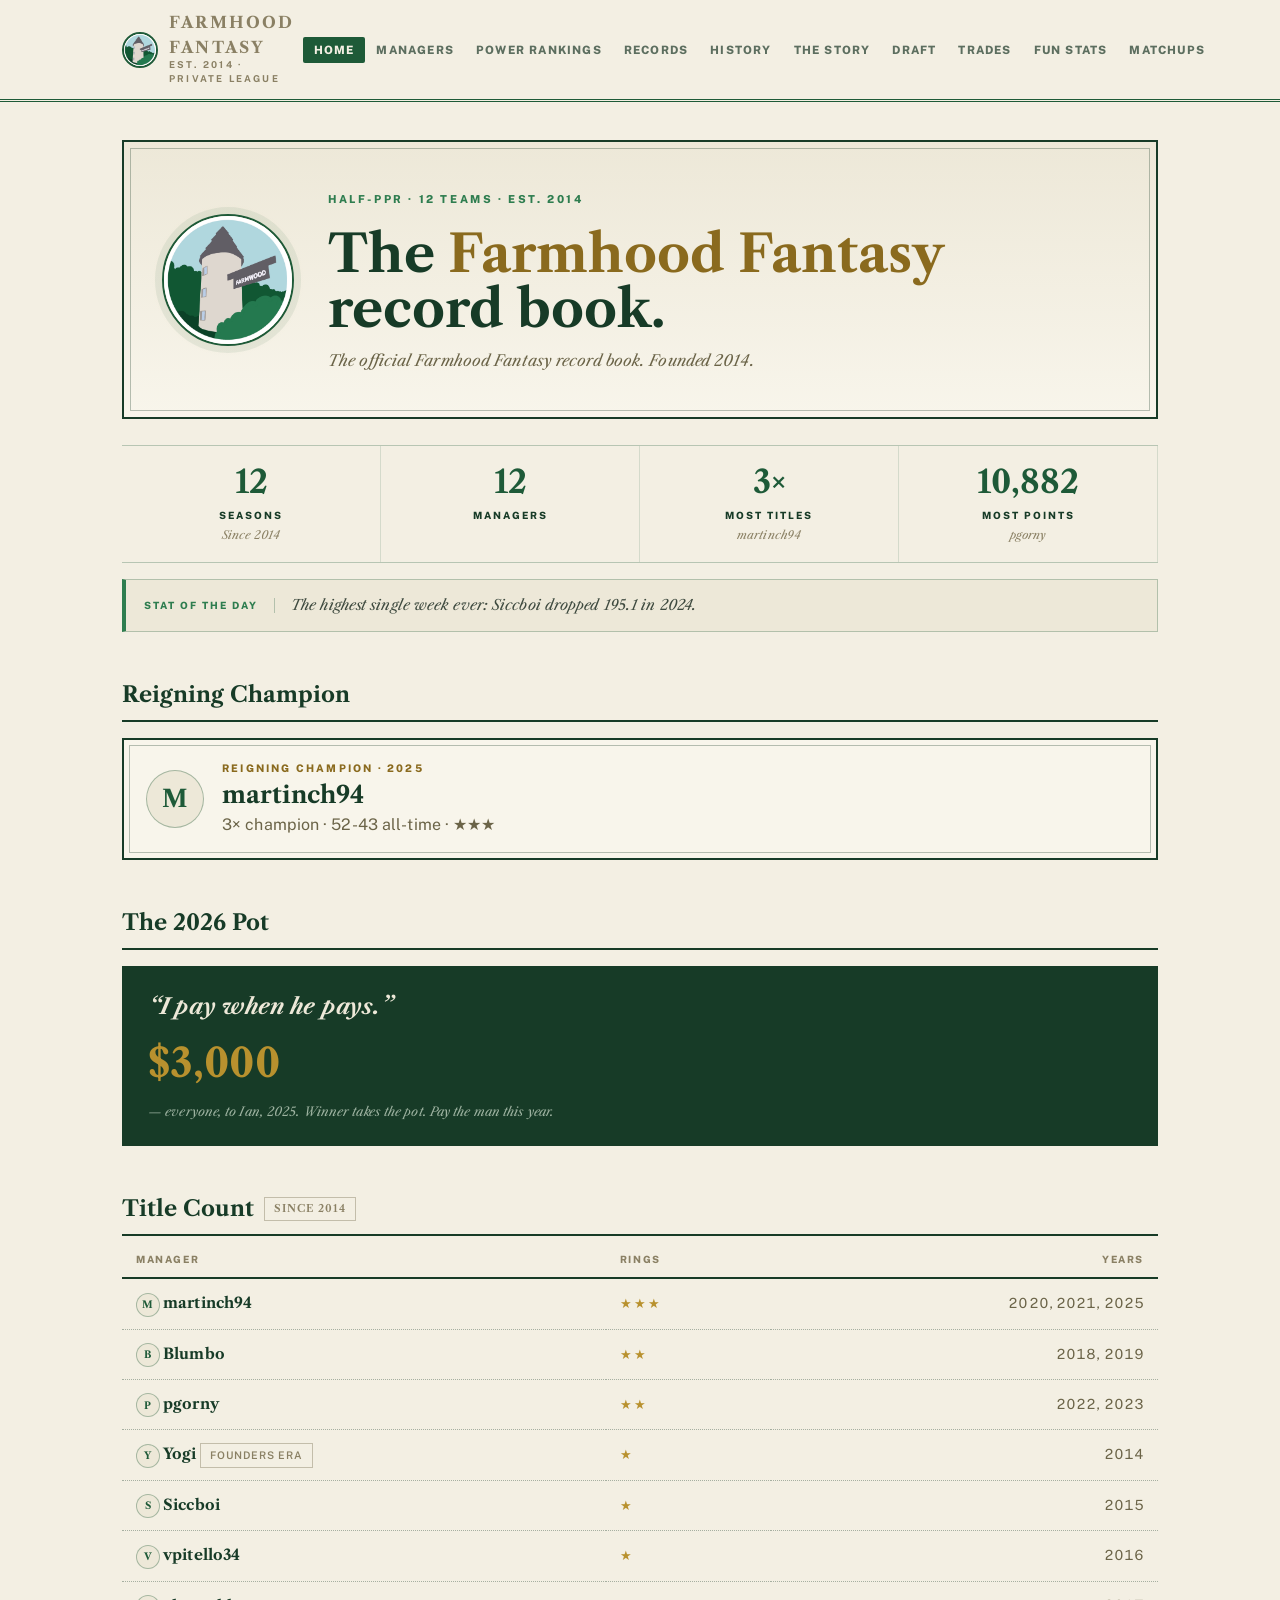
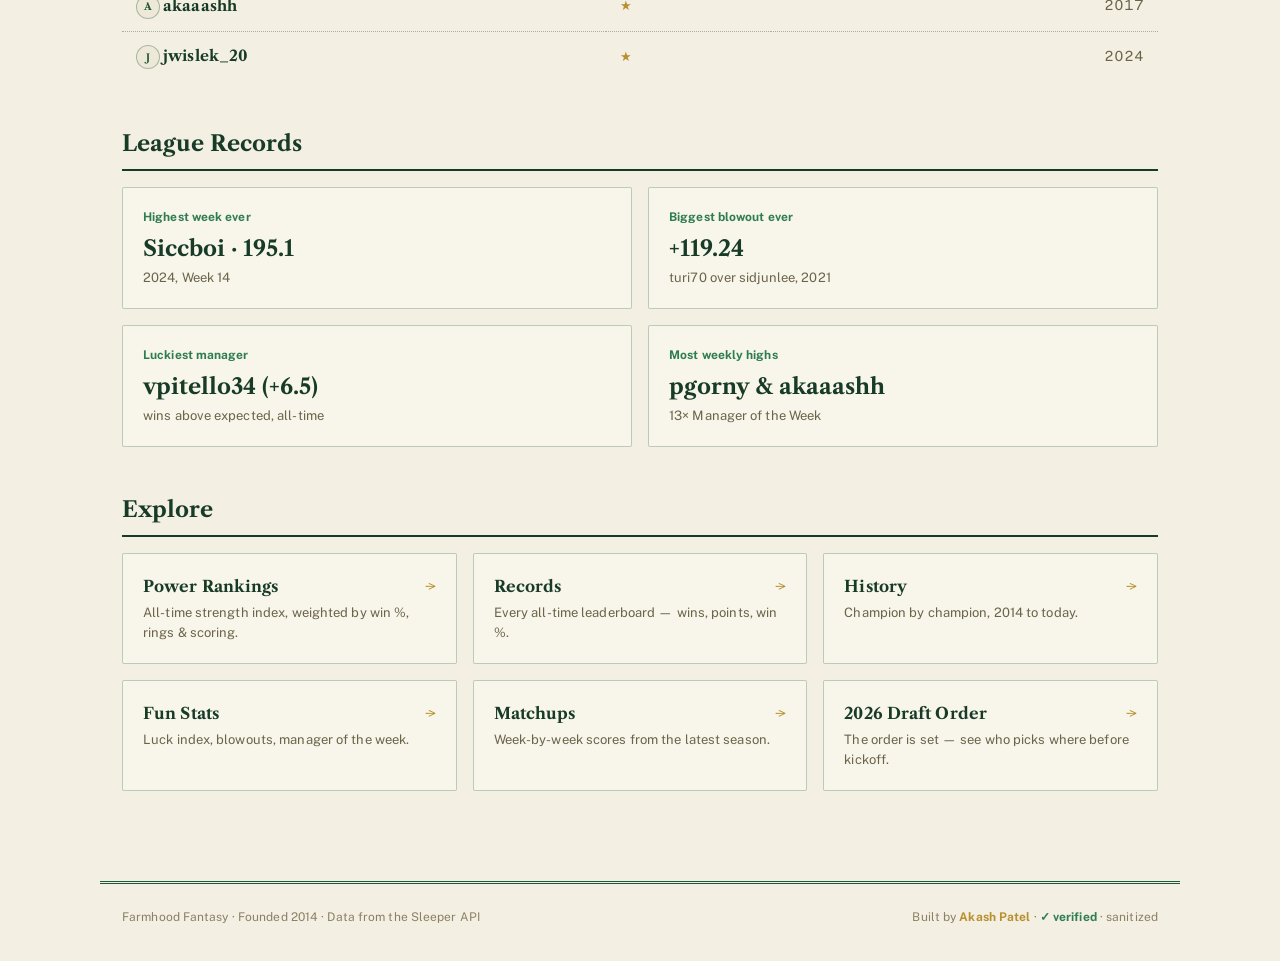
==== index.html @ a115f3e6 "Update site 2026-07-20" ====
<!DOCTYPE html>
<html lang="en">
<head>
<meta charset="UTF-8">
<meta name="viewport" content="width=device-width, initial-scale=1.0">
<title>Farmhood Fantasy — Record Book</title>
<link rel="preconnect" href="https://fonts.googleapis.com">
<link rel="preconnect" href="https://fonts.gstatic.com" crossorigin>
<link href="https://fonts.googleapis.com/css2?family=Libre+Caslon+Text:ital,wght@0,400;0,700;1,400&family=Public+Sans:wght@400;500;600;700;800&display=swap" rel="stylesheet">
<link rel="stylesheet" href="assets/styles.css">
</head>
<body>
<main class="wrap" id="app"></main>
<script src="assets/data.js"></script>
<script src="assets/data_alltime.js"></script>
<script src="assets/data_extra.js"></script>
<script src="assets/app.js"></script>
<script>mountChrome('home');renderHome();</script>
</body>
</html>
---- assets/styles.css ----
/* Farmhood Fantasy — "The Almanac" (cream paper, engraved serif, farmwood green + antique gold) */
:root{
  --bg:#F3EFE3; --bg2:#EDE8D8; --surface:#F8F5EB; --card:#F8F5EB;
  --card-hi:#EDE8D8; --line:rgba(30,90,56,.28); --line-2:rgba(30,90,56,.14);
  --text:#173B27; --muted:#6B6448; --muted-2:#8A8064;
  --gold:#B8912E; --gold-2:#8A6A1E; --gold-dim:rgba(184,145,46,.13);
  --blue:#1E5A38; --blue-2:#2E7D4F; --blue-dim:rgba(30,90,56,.09);
  --win:#2E7D4F; --loss:#A0432E; --shadow:0 8px 26px rgba(23,59,39,.14);
  --r:2px; --r-sm:2px;
  --serif:'Libre Caslon Text',Georgia,serif;
}
*{box-sizing:border-box;margin:0;padding:0}
html{scroll-behavior:smooth}
body{
  font-family:'Public Sans',-apple-system,BlinkMacSystemFont,'Segoe UI',sans-serif;
  background:var(--bg);
  color:var(--text);line-height:1.55;-webkit-font-smoothing:antialiased;
  letter-spacing:.1px;min-height:100vh;
}
a{color:inherit;text-decoration:none}
.mono,.num{font-variant-numeric:tabular-nums;font-feature-settings:"tnum"}

/* ---- top nav (masthead) ---- */
.nav{position:sticky;top:0;z-index:50;background:var(--bg);border-bottom:3px double var(--blue)}
.nav-inner{max-width:1080px;margin:0 auto;padding:12px 22px;display:flex;align-items:center;gap:8px}
.brand{display:flex;align-items:center;gap:11px;margin-right:auto;font-weight:800;letter-spacing:.3px}
.brand .crest{width:30px;height:30px;border-radius:50%;display:grid;place-items:center;
  background:var(--blue);color:var(--bg);font-weight:900;font-size:15px}
.brand .crest-img{width:36px;height:36px;border-radius:50%;flex:0 0 auto;border:2px solid var(--blue)}
.brand b{font-size:16px;font-family:var(--serif)}
.brand span{color:var(--muted-2);font-weight:700;font-size:9.5px;display:block;margin-top:-2px;letter-spacing:2.2px;text-transform:uppercase}
.nav a.link{color:#5C6E5F;font-weight:800;font-size:11.5px;letter-spacing:1.2px;text-transform:uppercase;
  padding:6px 11px;border-radius:var(--r-sm);transition:.15s;white-space:nowrap}
.nav a.link:hover{color:var(--text);background:rgba(30,90,56,.12)}
.nav a.link.active{color:var(--bg);background:var(--blue)}
.nav-toggle{display:none}
@media(max-width:780px){
  .nav-inner{flex-wrap:wrap}
  .nav-links{order:3;width:100%;display:flex;gap:4px;overflow-x:auto;padding-top:4px}
  .nav a.link{padding:6px 9px;font-size:11px}
}

/* ---- layout ---- */
.wrap{max-width:1080px;margin:0 auto;padding:38px 22px 90px}
.section{margin-top:46px}
.eyebrow{color:var(--blue-2);font-weight:800;font-size:11px;letter-spacing:3px;text-transform:uppercase}
h1.title{font-family:var(--serif);font-size:clamp(30px,5vw,44px);font-weight:700;line-height:1.08;letter-spacing:0;margin:10px 0}
h2.h{font-family:var(--serif);font-size:22px;font-weight:700;letter-spacing:0;display:flex;align-items:center;gap:10px;
  margin-bottom:16px;border-bottom:2px solid var(--text);padding-bottom:8px}
h2.h .bar{display:none}
.sub{color:var(--muted);max-width:60ch;font-family:var(--serif);font-style:italic;font-size:15px}

/* ---- hero ---- */
.hero{position:relative;border:2px solid var(--text);border-radius:0;overflow:hidden;padding:44px 38px;
  background:linear-gradient(180deg,var(--bg2),var(--surface));box-shadow:none}
.hero::after{content:"";position:absolute;inset:6px;border:1px solid rgba(23,59,39,.3);pointer-events:none}
.hero .pill{display:inline-flex;align-items:center;gap:7px;background:transparent;color:var(--blue-2);
  border:none;padding:0;border-radius:0;font-size:11px;font-weight:800;letter-spacing:2.6px;text-transform:uppercase}
.hero h1{font-family:var(--serif);font-size:clamp(32px,5.4vw,52px);font-weight:700;letter-spacing:0;line-height:1.06;margin:16px 0 12px}
.hero h1 .gold{color:var(--gold-2);background:none;-webkit-background-clip:unset;background-clip:unset}
.hero p{color:var(--muted);max-width:54ch;font-size:15.5px;font-family:var(--serif);font-style:italic}
.hero-inner{display:flex;align-items:center;gap:34px;position:relative;z-index:1}
.hero-text{flex:1;min-width:0}
.hero-logo-wrap{flex:0 0 auto;position:relative}
.hero-logo{width:132px;height:132px;border-radius:50%;display:block;position:relative;z-index:1;
  border:2px solid var(--blue);box-shadow:0 0 0 7px rgba(30,90,56,.08)}
.hero-logo-wrap::after{content:"";position:absolute;inset:-14px;border-radius:50%;z-index:0;
  background:radial-gradient(circle,rgba(184,145,46,.16),transparent 68%)}
@media(max-width:640px){.hero-inner{flex-direction:column;text-align:center;gap:20px}
  .hero-logo{width:104px;height:104px}.hero p{margin:0 auto}.hero .pill{margin:0 auto}}

/* ---- stat strip ---- */
.stats{display:grid;grid-template-columns:repeat(4,1fr);gap:0;margin-top:26px;
  border-top:1px solid var(--line);border-bottom:1px solid var(--line)}
.stat{position:relative;background:transparent;border:none;border-right:1px solid var(--line-2);
  border-radius:0;padding:20px 20px 18px;overflow:hidden;transition:.18s;text-align:center}
.stat::before{display:none}
.stat:hover{transform:none;background:rgba(30,90,56,.04)}
.stat .k{font-family:var(--serif);font-size:32px;font-weight:700;letter-spacing:0;line-height:1;color:var(--blue)}
.stat-gold .k{color:var(--blue)} .stat-blue .k{color:var(--blue)}
.stat .l{color:var(--text);font-size:10px;font-weight:800;margin-top:10px;text-transform:uppercase;letter-spacing:2px}
.stat .l-sub{color:var(--muted-2);font-size:11.5px;margin-top:3px;font-weight:400;font-family:var(--serif);font-style:italic}
@media(max-width:680px){.stats{grid-template-columns:repeat(2,1fr)}}

/* ---- cards / grid ---- */
.grid{display:grid;gap:16px}
.g2{grid-template-columns:1fr 1fr}.g3{grid-template-columns:repeat(3,1fr)}
@media(max-width:760px){.g2,.g3{grid-template-columns:1fr}}
.card{background:var(--card);border:1px solid var(--line);border-radius:var(--r);padding:20px;transition:.18s}
.card.hover:hover{border-color:var(--blue);transform:translateY(-2px);box-shadow:var(--shadow)}
.explore-card h3{display:flex;align-items:center;justify-content:space-between;font-family:var(--serif)}
.card-arrow{color:var(--gold);font-weight:400;transition:.16s}
.explore-card:hover .card-arrow{transform:translateX(4px)}
.card h3{font-size:16px;font-weight:700;margin-bottom:4px;font-family:var(--serif)}
.card .big{font-family:var(--serif);font-size:26px;font-weight:700;letter-spacing:0}
.card .meta{color:var(--muted);font-size:13px}

/* champion banner card */
.champ-card{display:flex;align-items:center;gap:18px;background:var(--surface);
  border:2px solid var(--text);border-radius:0;padding:20px 22px;position:relative}
.champ-card::before{content:"";position:absolute;inset:5px;border:1px solid rgba(23,59,39,.3);pointer-events:none}
.champ-card .trophy{font-size:34px}
.champ-card .who{font-family:var(--serif);font-size:24px;font-weight:700;letter-spacing:0}
.champ-card .yr{color:var(--gold-2);font-weight:800;font-size:10.5px;letter-spacing:2.2px;text-transform:uppercase}

/* ---- tables ---- */
.tbl{width:100%;border-collapse:collapse;font-size:14px}
.tbl th{text-align:left;color:var(--muted-2);font-weight:800;font-size:10px;letter-spacing:1.6px;
  text-transform:uppercase;padding:0 14px 10px;border-bottom:2px solid var(--text)}
.tbl td{padding:12px 14px;border-bottom:1px dotted rgba(23,59,39,.35)}
.tbl tr:last-child td{border-bottom:none}
.tbl tbody tr{transition:.12s}
.tbl tbody tr:hover{background:rgba(30,90,56,.05)}
.tbl td.r{text-align:right} .tbl th.r{text-align:right}
.rankcell{display:flex;align-items:center;gap:11px}
.rank{width:26px;height:26px;border-radius:0;display:grid;place-items:center;font-weight:700;font-size:13px;
  font-family:var(--serif);background:transparent;color:var(--muted-2)}
.rank.g1{background:var(--gold);color:var(--surface)}
.rank.g2{background:rgba(138,128,100,.8);color:var(--surface)}
.rank.g3{background:rgba(160,67,46,.75);color:var(--surface)}
.who-name{font-weight:700;font-family:var(--serif);font-size:15px}
.tablecard{background:transparent;border:none;border-radius:0;padding:0;overflow-x:auto}
.chart-wrap{background:var(--surface);border:1px solid var(--line);border-radius:0;padding:18px;position:relative}

/* stat of the day */
.sotd{display:flex;align-items:center;gap:16px;background:var(--bg2);
  border:1px solid var(--line);border-left:4px solid var(--blue-2);border-radius:0;padding:14px 18px}
.sotd-tag{font-size:10px;font-weight:800;letter-spacing:2px;text-transform:uppercase;color:var(--blue-2);
  white-space:nowrap;padding-right:16px;border-right:1px solid var(--line)}
.sotd-txt{font-size:14.5px;font-weight:400;color:#3E4A3F;font-family:var(--serif);font-style:italic}
@media(max-width:560px){.sotd{flex-direction:column;align-items:flex-start;gap:8px}
  .sotd-tag{border-right:none;padding-right:0}}

/* "I pay when he pays" — the 2026 pot */
.pot-card{background:var(--text);color:var(--bg2);padding:24px 26px;text-align:left}
.pot-quote{font-family:var(--serif);font-style:italic;font-weight:700;font-size:22px}
.pot-amt{font-family:var(--serif);font-weight:700;font-size:40px;color:var(--gold);margin-top:8px}
.pot-note{font-family:var(--serif);font-style:italic;font-size:12.5px;color:#9DB2A0;margin-top:8px}

/* easter-egg toast */
.toast{position:fixed;bottom:26px;left:50%;transform:translateX(-50%);z-index:200;
  background:var(--text);color:var(--bg);font-weight:700;font-family:var(--serif);
  padding:13px 22px;border-radius:0;box-shadow:var(--shadow);animation:pop .25s ease}

/* champion banner shimmer */
.champ-card{overflow:hidden}
.champ-card::after{content:"";position:absolute;top:0;left:-60%;width:40%;height:100%;pointer-events:none;
  background:linear-gradient(100deg,transparent,rgba(184,145,46,.1),transparent);
  transform:skewX(-18deg);animation:sheen 6s ease-in-out infinite}
@keyframes sheen{0%{left:-60%}55%,100%{left:130%}}

/* gentle section reveal */
.wrap>section,.wrap>.stats,.wrap>.sotd{animation:rise .5s ease both}
@keyframes rise{from{opacity:0;transform:translateY(10px)}to{opacity:1;transform:none}}
@media(prefers-reduced-motion:reduce){*{animation:none!important}}

/* draft order */
.draft-order{display:grid;grid-template-columns:repeat(2,1fr);gap:10px}
@media(max-width:700px){.draft-order{grid-template-columns:1fr}}
.do-row{display:flex;align-items:center;gap:12px;background:var(--surface);border:1px solid var(--line);
  border-radius:0;padding:10px 14px;transition:.15s}
.do-row:hover{border-color:var(--blue);transform:translateY(-1px)}
.do-row.first{border-color:rgba(184,145,46,.6);background:rgba(184,145,46,.07)}
.do-pick{flex:0 0 30px;height:30px;border-radius:0;display:grid;place-items:center;font-weight:700;font-size:14px;
  font-family:var(--serif);background:rgba(30,90,56,.1);color:var(--muted);font-variant-numeric:tabular-nums}
.do-row.first .do-pick{background:var(--gold);color:var(--surface)}
.do-name{font-weight:700;flex:1;font-family:var(--serif)}
.do-meta{color:var(--muted-2);font-size:12px;font-variant-numeric:tabular-nums}

/* champion roster (modal) */
.champ-card.clickable{cursor:pointer;transition:.16s}
.champ-card.clickable:hover{border-color:var(--blue);transform:translateY(-2px);box-shadow:var(--shadow)}
.roster-list{display:flex;flex-direction:column;gap:6px}
.rsl{display:flex;align-items:center;gap:12px;background:var(--bg);border:1px solid var(--line-2);border-radius:0;padding:9px 12px}
.rsl-slot{flex:0 0 46px;text-align:center;font-size:10.5px;font-weight:800;padding:4px 0;border-radius:0;background:var(--card-hi);color:var(--muted)}
.rsl-slot.QB{background:rgba(160,67,46,.14);color:var(--loss)}
.rsl-slot.RB{background:rgba(46,125,79,.16);color:var(--blue)}
.rsl-slot.WR{background:rgba(30,90,56,.12);color:var(--blue-2)}
.rsl-slot.TE{background:rgba(184,145,46,.16);color:var(--gold-2)}
.rsl-slot.FLEX{background:rgba(92,110,95,.18);color:#5C6E5F}
.rsl-slot.K{background:rgba(138,128,100,.18);color:var(--muted)}
.rsl-slot.DEF{background:rgba(92,110,95,.18);color:#5C6E5F}
.rsl-name{font-weight:700;flex:1;font-family:var(--serif);font-size:14px}
.rsl-meta{color:var(--muted-2);font-size:12px;font-variant-numeric:tabular-nums;white-space:nowrap}

/* trades */
.trade-card{background:var(--surface);border:1px solid var(--line);border-radius:0;padding:16px 18px;margin-bottom:12px}
.trade-hd{margin-bottom:12px}
.trade-body{display:flex;align-items:center;gap:14px;flex-wrap:wrap}
.trade-side{flex:1;min-width:190px}
.trade-mgr{display:flex;align-items:center;gap:8px;font-size:14px;margin-bottom:8px}
.trade-mgr b{font-family:var(--serif)}
.trade-got{display:flex;flex-wrap:wrap;gap:6px}
.asset{background:var(--bg);border:1px solid var(--line);border-radius:0;padding:4px 9px;font-size:12.5px;font-weight:600}
.trade-swap{color:var(--gold);font-size:20px;font-weight:800;flex:0 0 auto}
@media(max-width:560px){.trade-swap{display:none}.trade-side{min-width:100%}}

/* badges */
.badge{display:inline-flex;align-items:center;gap:5px;font-size:10.5px;font-weight:700;padding:3px 9px;
  border-radius:0;letter-spacing:1px;text-transform:uppercase}
.badge.gold{background:var(--gold-dim);color:var(--gold-2);border:1px solid rgba(184,145,46,.4)}
.badge.blue{background:transparent;color:var(--blue);border:1px solid rgba(30,90,56,.4)}
.badge.muted{background:transparent;color:var(--muted-2);border:1px solid rgba(138,128,100,.45)}
.rings{color:var(--gold);letter-spacing:2px;font-size:13px}
.pos{color:var(--win);font-weight:700}.neg{color:var(--loss);font-weight:700}

/* bars */
.bar-track{height:8px;background:rgba(30,90,56,.1);border-radius:0;overflow:hidden;min-width:80px}
.bar-fill{height:100%;border-radius:0;background:var(--blue)}
.bar-fill.gold{background:var(--gold)}

/* matchup rows */
.mw{display:flex;align-items:center;gap:12px;padding:13px 16px;border:1px solid var(--line);
  border-radius:0;background:var(--surface);margin-bottom:10px}
.mw .side{flex:1;display:flex;align-items:center;justify-content:space-between;gap:10px}
.mw .side.right{flex-direction:row-reverse}
.mw .nm{font-weight:700;font-family:var(--serif);font-size:15px}
.mw .sc{font-weight:700;font-size:17px;font-variant-numeric:tabular-nums;font-family:var(--serif)}
.mw .vs{color:var(--muted-2);font-size:10px;font-weight:800;letter-spacing:1px}
.mw .w .sc{color:var(--gold-2)} .mw .w .nm{color:var(--text)}
.mw .l .nm,.mw .l .sc{color:var(--muted-2)}

.weeksel{display:flex;gap:6px;flex-wrap:wrap;margin-bottom:18px}
.weeksel button{background:var(--surface);border:1px solid var(--line);color:var(--text);
  width:40px;height:36px;border-radius:0;font-weight:700;font-family:var(--serif);cursor:pointer;transition:.12s;font-size:14px}
.weeksel button:hover{border-color:var(--blue)}
.weeksel button.on{background:var(--gold);color:var(--surface);border-color:var(--gold)}

.note{background:var(--bg2);border:1px solid var(--line);border-left:4px solid var(--blue-2);color:#3E4A3F;
  border-radius:0;padding:13px 16px;font-size:13px;font-weight:400}
.callout{background:var(--surface);border:2px solid var(--text);border-radius:0;padding:22px;position:relative}
.callout::before{content:"";position:absolute;inset:5px;border:1px solid rgba(23,59,39,.3);pointer-events:none}
.callout .lead{font-family:var(--serif);font-size:19px;font-weight:700;margin-bottom:6px}
.callout .lead .gold{color:var(--gold-2)}

/* story timeline */
.storycard{display:flex;gap:20px;position:relative}
.story-rail{display:flex;flex-direction:column;align-items:center;flex:0 0 auto;width:62px}
.story-year{font-family:var(--serif);font-weight:700;font-size:18px;color:var(--gold);letter-spacing:0;font-variant-numeric:tabular-nums}
.story-dot{width:11px;height:11px;border-radius:50%;background:var(--gold);margin-top:10px;
  box-shadow:0 0 0 5px rgba(184,145,46,.16);position:relative;z-index:2}
.storycard:not(:last-child) .story-rail::after{content:"";position:absolute;top:46px;bottom:-26px;
  width:1px;background:rgba(30,90,56,.3);left:calc(31px - .5px)}
.story-body{flex:1;background:var(--surface);border:1px solid var(--line);border-radius:0;
  padding:20px 22px;margin-bottom:26px;transition:.18s}
.storycard:hover .story-body{border-color:var(--blue)}
.story-meta{display:flex;flex-wrap:wrap;gap:7px;margin-bottom:12px}
.story-head{font-family:var(--serif);font-size:20px;font-weight:700;letter-spacing:0;margin-bottom:8px}
.story-text{color:#4E4A3A;font-size:14px;line-height:1.72;text-wrap:pretty}
@media(max-width:680px){.story-rail{width:46px}.story-year{font-size:15px}
  .storycard:not(:last-child) .story-rail::after{left:calc(23px - .5px)}}

/* avatars */
.av-wrap{position:relative;display:inline-block;border-radius:50%;overflow:hidden;flex:0 0 auto;
  background:var(--bg2);border:1px solid rgba(30,90,56,.35);vertical-align:middle}
.av-fb{position:absolute;inset:0;display:grid;place-items:center;font-weight:700;font-family:var(--serif);color:var(--blue)}
.av{position:absolute;inset:0;width:100%;height:100%;object-fit:cover}

/* managers grid */
.mgr-grid{display:grid;grid-template-columns:repeat(4,1fr);gap:16px}
@media(max-width:760px){.mgr-grid{grid-template-columns:repeat(2,1fr)}}
.mgr-card{background:var(--surface);border:1px solid var(--line);border-radius:0;padding:20px 14px 16px;
  display:flex;flex-direction:column;align-items:center;gap:8px;cursor:pointer;transition:.16s;font:inherit;color:inherit;text-align:center}
.mgr-card:hover{border-color:var(--blue);transform:translateY(-2px);box-shadow:var(--shadow)}
.mgr-nm{font-family:var(--serif);font-weight:700;font-size:16px}
.mgr-rec{color:var(--muted);font-size:12.5px;font-variant-numeric:tabular-nums}
.mgr-win{color:var(--blue);font-weight:700;font-size:14px;font-variant-numeric:tabular-nums;font-family:var(--serif);
  background:rgba(30,90,56,.06);border:1px solid rgba(30,90,56,.35);border-radius:0;padding:2px 10px;margin-top:2px}
.commish-tag{display:inline-block;font-size:9.5px;font-weight:800;letter-spacing:1.4px;text-transform:uppercase;color:var(--blue);
  background:transparent;border:1px solid rgba(30,90,56,.45);border-radius:0;padding:2px 8px}

/* winnings banner (profile modal) */
.winnings{display:flex;align-items:center;justify-content:space-between;gap:12px;margin-bottom:16px;
  background:rgba(30,90,56,.07);border:1px solid rgba(30,90,56,.35);border-radius:0;padding:12px 16px}
.win-label{display:block;font-size:10px;font-weight:800;letter-spacing:1.6px;text-transform:uppercase;color:var(--blue)}
.win-cap{display:block;font-size:11px;color:var(--muted-2);margin-top:2px}
.win-right{text-align:right}
.win-amt{display:block;font-family:var(--serif);font-size:24px;font-weight:700;color:var(--blue);letter-spacing:0;font-variant-numeric:tabular-nums;line-height:1}
.win-rank{display:block;font-size:11px;color:var(--muted-2);margin-top:3px}

/* profile modal */
.modal-ov{position:fixed;inset:0;background:rgba(23,59,39,.45);backdrop-filter:blur(3px);
  display:grid;place-items:center;z-index:100;padding:20px;animation:fade .15s ease}
.modal{background:var(--surface);border:2px solid var(--text);border-radius:0;max-width:440px;width:100%;
  padding:26px;position:relative;box-shadow:0 20px 60px rgba(23,59,39,.35);animation:pop .18s ease;max-height:88vh;overflow-y:auto}
.modal::before{content:"";position:absolute;inset:5px;border:1px solid rgba(23,59,39,.3);pointer-events:none}
.modal-x{position:absolute;top:12px;right:12px;background:var(--bg2);border:1px solid var(--line);color:var(--text);
  width:30px;height:30px;border-radius:0;cursor:pointer;font-size:13px;z-index:2}
.modal-x:hover{background:var(--bg)}
.prof-head{display:flex;align-items:center;gap:16px;margin-bottom:18px}
.prof-nm{font-family:var(--serif);font-size:24px;font-weight:700;letter-spacing:0}
.prof-stats{display:grid;grid-template-columns:repeat(3,1fr);gap:8px;text-align:center;margin-bottom:16px}
.prof-stats>div{background:var(--bg);border:1px solid var(--line);border-radius:0;padding:10px 4px}
.prof-stats b{display:block;font-family:var(--serif);font-size:15px;font-weight:700}
.prof-stats span{color:var(--muted-2);font-size:9.5px;text-transform:uppercase;letter-spacing:.6px;font-weight:700}
.prof-badges{display:flex;flex-wrap:wrap;gap:6px;margin-bottom:16px}
.pill-badge{background:var(--gold-dim);color:var(--gold-2);border:1px solid rgba(184,145,46,.4);
  border-radius:0;padding:4px 9px;font-size:11.5px;font-weight:700}
.prof-sec{font-size:10.5px;text-transform:uppercase;letter-spacing:1.6px;color:var(--muted-2);font-weight:800;margin-bottom:8px}
@keyframes fade{from{opacity:0}to{opacity:1}}
@keyframes pop{from{opacity:0;transform:translateY(10px) scale(.98)}to{opacity:1;transform:none}}
@media(max-width:480px){.prof-stats{grid-template-columns:repeat(3,1fr)}.mgr-grid{grid-template-columns:repeat(2,1fr)}}

footer{max-width:1080px;margin:0 auto;padding:24px 22px 34px;border-top:3px double var(--blue);
  color:var(--muted-2);font-size:12px;display:flex;justify-content:space-between;gap:14px;flex-wrap:wrap}
footer .ok{color:var(--win);font-weight:700}
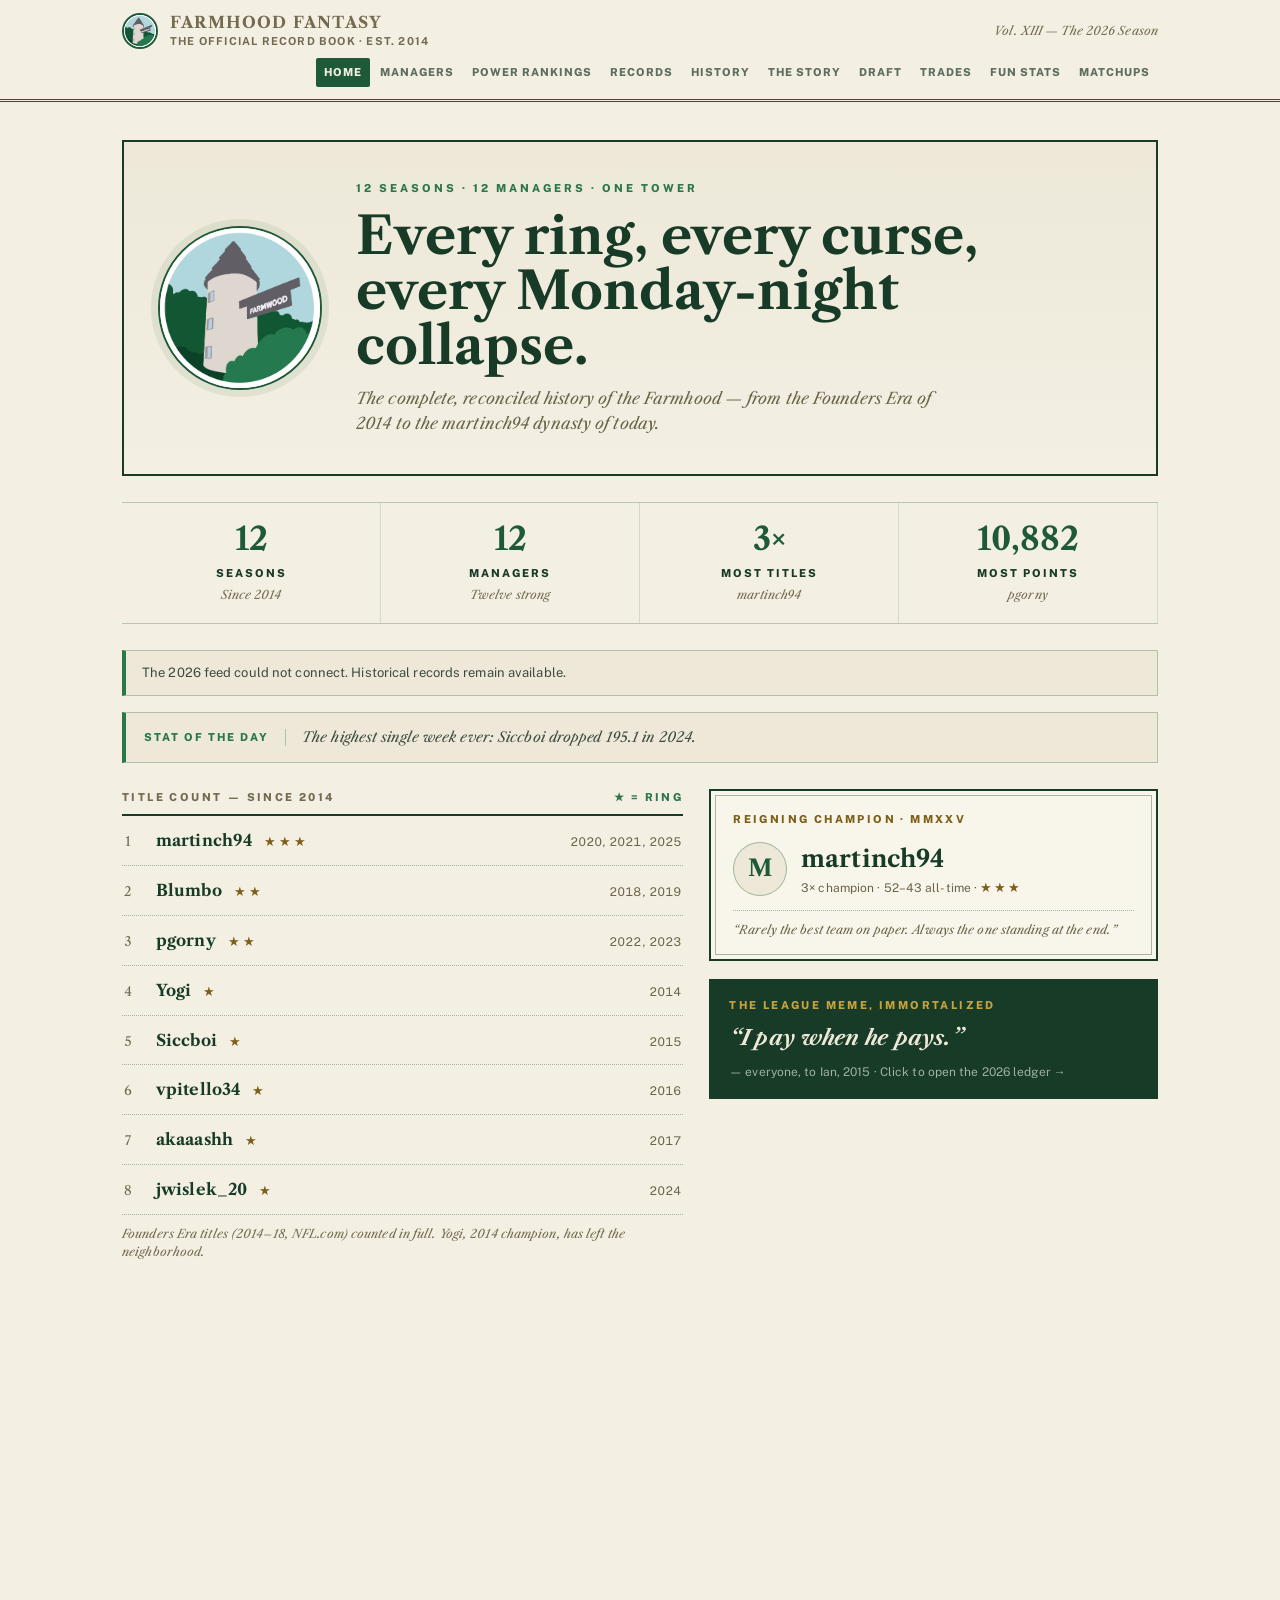
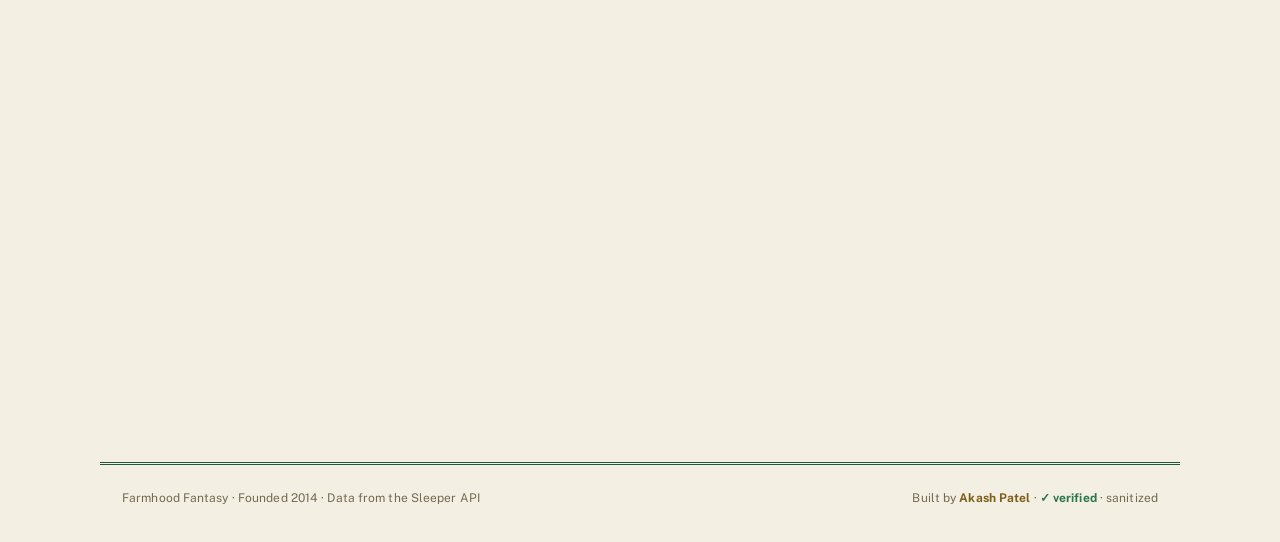
==== commit ed425999: "Add live 2026 matchup and power dashboards" ====
--- a/index.html
+++ b/index.html
@@ -6,6 +6,7 @@
 <title>Farmhood Fantasy — Record Book</title>
 <link rel="preconnect" href="https://fonts.googleapis.com">
 <link rel="preconnect" href="https://fonts.gstatic.com" crossorigin>
+<link rel="preconnect" href="https://api.sleeper.app">
 <link href="https://fonts.googleapis.com/css2?family=Libre+Caslon+Text:ital,wght@0,400;0,700;1,400&family=Public+Sans:wght@400;500;600;700;800&display=swap" rel="stylesheet">
 <link rel="stylesheet" href="assets/styles.css">
 </head>
@@ -14,6 +15,7 @@
 <script src="assets/data.js"></script>
 <script src="assets/data_alltime.js"></script>
 <script src="assets/data_extra.js"></script>
+<script src="assets/live.js"></script>
 <script src="assets/app.js"></script>
 <script>mountChrome('home');renderHome();</script>
 </body>
--- a/assets/styles.css
+++ b/assets/styles.css
@@ -2,10 +2,13 @@
 :root{
   --bg:#F3EFE3; --bg2:#EDE8D8; --surface:#F8F5EB; --card:#F8F5EB;
   --card-hi:#EDE8D8; --line:rgba(30,90,56,.28); --line-2:rgba(30,90,56,.14);
-  --text:#173B27; --muted:#6B6448; --muted-2:#8A8064;
-  --gold:#B8912E; --gold-2:#8A6A1E; --gold-dim:rgba(184,145,46,.13);
-  --blue:#1E5A38; --blue-2:#2E7D4F; --blue-dim:rgba(30,90,56,.09);
-  --win:#2E7D4F; --loss:#A0432E; --shadow:0 8px 26px rgba(23,59,39,.14);
+  --text:#173B27; --muted:#6B6448; --muted-2:#736A50;
+  --gold:#7D5F1A; --gold-2:#856519; --gold-dim:rgba(184,145,46,.13);
+  --gold-fill:#B8912E; --gold-hi:#C9A23C;
+  /* medal fills: solid (no alpha) and dark enough for --surface text to pass AA */
+  --gold-solid:#876A22; --medal-2:#746C56; --medal-3:#A35C49;
+  --blue:#1E5A38; --blue-2:#2B764A; --blue-dim:rgba(30,90,56,.09);
+  --win:#2B764A; --loss:#A0432E; --shadow:0 8px 26px rgba(23,59,39,.14);
   --r:2px; --r-sm:2px;
   --serif:'Libre Caslon Text',Georgia,serif;
 }
@@ -18,26 +21,29 @@
   letter-spacing:.1px;min-height:100vh;
 }
 a{color:inherit;text-decoration:none}
+a:focus-visible,button:focus-visible,[role="button"]:focus-visible{outline:2px solid var(--blue);outline-offset:2px}
 .mono,.num{font-variant-numeric:tabular-nums;font-feature-settings:"tnum"}
 
 /* ---- top nav (masthead) ---- */
 .nav{position:sticky;top:0;z-index:50;background:var(--bg);border-bottom:3px double var(--blue)}
-.nav-inner{max-width:1080px;margin:0 auto;padding:12px 22px;display:flex;align-items:center;gap:8px}
-.brand{display:flex;align-items:center;gap:11px;margin-right:auto;font-weight:800;letter-spacing:.3px}
+.nav-inner{max-width:1080px;margin:0 auto;padding:12px 22px;display:flex;align-items:center;gap:8px;flex-wrap:wrap}
+.nav-links{display:flex;align-items:center;gap:2px;min-width:0;margin-left:auto;overflow-x:auto;scrollbar-width:none}
+.nav-links::-webkit-scrollbar{display:none}
+.brand{display:flex;align-items:center;gap:12px;margin-right:auto;font-weight:800;letter-spacing:.3px;flex:0 0 auto}
 .brand .crest{width:30px;height:30px;border-radius:50%;display:grid;place-items:center;
   background:var(--blue);color:var(--bg);font-weight:900;font-size:15px}
 .brand .crest-img{width:36px;height:36px;border-radius:50%;flex:0 0 auto;border:2px solid var(--blue)}
-.brand b{font-size:16px;font-family:var(--serif)}
-.brand span{color:var(--muted-2);font-weight:700;font-size:9.5px;display:block;margin-top:-2px;letter-spacing:2.2px;text-transform:uppercase}
-.nav a.link{color:#5C6E5F;font-weight:800;font-size:11.5px;letter-spacing:1.2px;text-transform:uppercase;
-  padding:6px 11px;border-radius:var(--r-sm);transition:.15s;white-space:nowrap}
+.brand b{font-size:16px;font-family:var(--serif);white-space:nowrap}
+.brand span{color:var(--muted-2);font-weight:700;font-size:11px;display:block;margin-top:-2px;letter-spacing:1.2px;text-transform:uppercase;white-space:nowrap}
+.nav a.link{color:#5C6E5F;font-weight:800;font-size:11px;letter-spacing:1px;text-transform:uppercase;
+  padding:6px 8px;border-radius:var(--r-sm);transition:.15s;white-space:nowrap}
 .nav a.link:hover{color:var(--text);background:rgba(30,90,56,.12)}
 .nav a.link.active{color:var(--bg);background:var(--blue)}
 .nav-toggle{display:none}
 @media(max-width:780px){
   .nav-inner{flex-wrap:wrap}
   .nav-links{order:3;width:100%;display:flex;gap:4px;overflow-x:auto;padding-top:4px}
-  .nav a.link{padding:6px 9px;font-size:11px}
+  .nav a.link{padding:6px 8px;font-size:11px}
 }
 
 /* ---- layout ---- */
@@ -54,11 +60,11 @@
 .hero{position:relative;border:2px solid var(--text);border-radius:0;overflow:hidden;padding:44px 38px;
   background:linear-gradient(180deg,var(--bg2),var(--surface));box-shadow:none}
 .hero::after{content:"";position:absolute;inset:6px;border:1px solid rgba(23,59,39,.3);pointer-events:none}
-.hero .pill{display:inline-flex;align-items:center;gap:7px;background:transparent;color:var(--blue-2);
+.hero .pill{display:inline-flex;align-items:center;gap:8px;background:transparent;color:var(--blue-2);
   border:none;padding:0;border-radius:0;font-size:11px;font-weight:800;letter-spacing:2.6px;text-transform:uppercase}
 .hero h1{font-family:var(--serif);font-size:clamp(32px,5.4vw,52px);font-weight:700;letter-spacing:0;line-height:1.06;margin:16px 0 12px}
 .hero h1 .gold{color:var(--gold-2);background:none;-webkit-background-clip:unset;background-clip:unset}
-.hero p{color:var(--muted);max-width:54ch;font-size:15.5px;font-family:var(--serif);font-style:italic}
+.hero p{color:var(--muted);max-width:54ch;font-size:16px;font-family:var(--serif);font-style:italic}
 .hero-inner{display:flex;align-items:center;gap:34px;position:relative;z-index:1}
 .hero-text{flex:1;min-width:0}
 .hero-logo-wrap{flex:0 0 auto;position:relative}
@@ -66,7 +72,7 @@
   border:2px solid var(--blue);box-shadow:0 0 0 7px rgba(30,90,56,.08)}
 .hero-logo-wrap::after{content:"";position:absolute;inset:-14px;border-radius:50%;z-index:0;
   background:radial-gradient(circle,rgba(184,145,46,.16),transparent 68%)}
-@media(max-width:640px){.hero-inner{flex-direction:column;text-align:center;gap:20px}
+@media(max-width:780px){.hero-inner{flex-direction:column;text-align:center;gap:20px}
   .hero-logo{width:104px;height:104px}.hero p{margin:0 auto}.hero .pill{margin:0 auto}}
 
 /* ---- stat strip ---- */
@@ -78,14 +84,78 @@
 .stat:hover{transform:none;background:rgba(30,90,56,.04)}
 .stat .k{font-family:var(--serif);font-size:32px;font-weight:700;letter-spacing:0;line-height:1;color:var(--blue)}
 .stat-gold .k{color:var(--blue)} .stat-blue .k{color:var(--blue)}
-.stat .l{color:var(--text);font-size:10px;font-weight:800;margin-top:10px;text-transform:uppercase;letter-spacing:2px}
-.stat .l-sub{color:var(--muted-2);font-size:11.5px;margin-top:3px;font-weight:400;font-family:var(--serif);font-style:italic}
-@media(max-width:680px){.stats{grid-template-columns:repeat(2,1fr)}}
+.stat .l{color:var(--text);font-size:11px;font-weight:800;margin-top:10px;text-transform:uppercase;letter-spacing:2px}
+.stat .l-sub{color:var(--muted-2);font-size:12px;margin-top:4px;font-weight:400;font-family:var(--serif);font-style:italic}
+@media(max-width:780px){.stats{grid-template-columns:repeat(2,1fr)}}
+
+/* ---- 1a masthead volume line ---- */
+.vol{font-family:var(--serif);font-style:italic;font-size:12px;color:var(--muted-2);white-space:nowrap;margin-left:auto}
+@media(max-width:780px){.vol{display:none}}
+
+/* ---- 1a centered hero ---- */
+.hero-center{text-align:center;background:linear-gradient(180deg,var(--bg2),var(--bg));padding:40px 34px 14px}
+.hero-center::after{display:none}
+.hero-eyebrow{font-size:11px;font-weight:800;letter-spacing:3px;text-transform:uppercase;color:var(--blue-2)}
+.hero-head{font-family:var(--serif);font-size:clamp(30px,4.6vw,52px);line-height:1.04;color:var(--text);
+  margin:14px auto 12px;max-width:17ch;font-weight:700}
+.hero-lede{font-family:var(--serif);font-style:italic;font-size:16px;color:var(--muted);max-width:52ch;margin:0 auto}
+
+/* ---- 1a split hero: crest left, lede right ---- */
+.hero-split{background:linear-gradient(180deg,var(--bg2),var(--bg));padding:38px 34px}
+.hero-split::after{display:none}
+.hero-split .hero-logo{width:164px;height:164px}
+.hero-split .hero-head{max-width:22ch;margin:12px 0;text-align:left}
+.hero-split .hero-lede{max-width:58ch;margin:0}
+@media(max-width:900px){.hero-split .hero-logo{width:124px;height:124px}
+  .hero-split .hero-head{max-width:none}}
+@media(max-width:780px){.hero-split{padding:30px 22px}
+  .hero-split .hero-logo{width:104px;height:104px}
+  .hero-split .hero-head{text-align:center;margin:12px auto}
+  .hero-split .hero-lede{margin:0 auto}}
+
+/* ---- 1a home two-column ---- */
+.home-grid{display:grid;grid-template-columns:1.25fr 1fr;gap:26px;align-items:start;margin-top:26px}
+@media(max-width:900px){.home-grid{grid-template-columns:1fr}}
+.tl-head{font-size:11px;font-weight:800;letter-spacing:2.4px;text-transform:uppercase;color:var(--muted-2);
+  border-bottom:2px solid var(--text);padding-bottom:8px;display:flex;justify-content:space-between}
+.tl-key{color:var(--blue-2)}
+.tl-row{display:flex;align-items:baseline;gap:12px;padding:12px 2px;border-bottom:1px dotted rgba(23,59,39,.35)}
+.tl-n{font-family:var(--serif);font-size:13px;color:var(--muted-2);width:20px;font-variant-numeric:tabular-nums}
+.tl-name{font-family:var(--serif);font-weight:700;font-size:16px;color:var(--text)}
+.tl-rings{color:var(--gold);letter-spacing:3px;font-size:13px}
+.tl-sp{flex:1}
+.tl-years{font-size:12px;color:var(--muted);font-variant-numeric:tabular-nums}
+.tl-note{font-family:var(--serif);font-style:italic;font-size:12px;color:var(--muted-2);margin-top:10px}
+.home-right{display:flex;flex-direction:column;gap:18px}
+
+/* champion frame */
+.champ-frame{border:2px solid var(--text);padding:20px 22px;background:var(--surface);position:relative}
+.champ-frame::before{content:"";position:absolute;inset:4px;border:1px solid rgba(23,59,39,.35);pointer-events:none}
+.cf-tag{font-size:11px;font-weight:800;letter-spacing:2.4px;text-transform:uppercase;color:var(--gold)}
+.cf-body{display:flex;align-items:center;gap:14px;margin-top:12px}
+.cf-name{font-family:var(--serif);font-weight:700;font-size:24px;color:var(--text)}
+.cf-meta{font-size:12px;color:var(--muted)}
+.cf-quote{font-family:var(--serif);font-style:italic;font-size:12px;color:var(--muted);margin-top:12px;
+  border-top:1px dotted rgba(23,59,39,.35);padding-top:10px}
+
+/* ledger (click to toggle) */
+.ledger{background:var(--text);color:var(--bg2);padding:18px 20px;cursor:pointer;transition:.15s}
+.ledger:hover{background:#1E5A38}
+.lg-tag{font-size:11px;font-weight:800;letter-spacing:2.4px;text-transform:uppercase;color:var(--gold-hi)}
+.lg-quote{font-family:var(--serif);font-size:21px;font-weight:700;margin-top:8px;font-style:italic}
+.lg-sub{font-size:12px;color:#9DB2A0;margin-top:8px}
+.lg-row{display:flex;justify-content:space-between;align-items:baseline;margin-top:10px}
+.lg-amt{font-family:var(--serif);font-size:26px;font-weight:700}
+.lg-of{font-size:13px;color:#9DB2A0;font-weight:400}
+.lg-count{font-size:11px;color:#9DB2A0}
+.lg-bar{height:8px;background:rgba(237,232,216,.18);border-radius:99px;margin-top:10px;overflow:hidden}
+.lg-fill{height:100%;background:var(--gold-fill);border-radius:99px}
+.lg-note{font-size:11px;color:#9DB2A0;margin-top:8px;font-style:italic;font-family:var(--serif)}
 
 /* ---- cards / grid ---- */
 .grid{display:grid;gap:16px}
 .g2{grid-template-columns:1fr 1fr}.g3{grid-template-columns:repeat(3,1fr)}
-@media(max-width:760px){.g2,.g3{grid-template-columns:1fr}}
+@media(max-width:780px){.g2,.g3{grid-template-columns:1fr}}
 .card{background:var(--card);border:1px solid var(--line);border-radius:var(--r);padding:20px;transition:.18s}
 .card.hover:hover{border-color:var(--blue);transform:translateY(-2px);box-shadow:var(--shadow)}
 .explore-card h3{display:flex;align-items:center;justify-content:space-between;font-family:var(--serif)}
@@ -101,23 +171,23 @@
 .champ-card::before{content:"";position:absolute;inset:5px;border:1px solid rgba(23,59,39,.3);pointer-events:none}
 .champ-card .trophy{font-size:34px}
 .champ-card .who{font-family:var(--serif);font-size:24px;font-weight:700;letter-spacing:0}
-.champ-card .yr{color:var(--gold-2);font-weight:800;font-size:10.5px;letter-spacing:2.2px;text-transform:uppercase}
+.champ-card .yr{color:var(--gold-2);font-weight:800;font-size:11px;letter-spacing:2.2px;text-transform:uppercase}
 
 /* ---- tables ---- */
 .tbl{width:100%;border-collapse:collapse;font-size:14px}
-.tbl th{text-align:left;color:var(--muted-2);font-weight:800;font-size:10px;letter-spacing:1.6px;
+.tbl th{text-align:left;color:var(--muted-2);font-weight:800;font-size:11px;letter-spacing:1.6px;
   text-transform:uppercase;padding:0 14px 10px;border-bottom:2px solid var(--text)}
 .tbl td{padding:12px 14px;border-bottom:1px dotted rgba(23,59,39,.35)}
 .tbl tr:last-child td{border-bottom:none}
 .tbl tbody tr{transition:.12s}
 .tbl tbody tr:hover{background:rgba(30,90,56,.05)}
 .tbl td.r{text-align:right} .tbl th.r{text-align:right}
-.rankcell{display:flex;align-items:center;gap:11px}
+.rankcell{display:flex;align-items:center;gap:12px}
 .rank{width:26px;height:26px;border-radius:0;display:grid;place-items:center;font-weight:700;font-size:13px;
   font-family:var(--serif);background:transparent;color:var(--muted-2)}
-.rank.g1{background:var(--gold);color:var(--surface)}
-.rank.g2{background:rgba(138,128,100,.8);color:var(--surface)}
-.rank.g3{background:rgba(160,67,46,.75);color:var(--surface)}
+.rank.g1{background:var(--gold-solid);color:var(--surface)}
+.rank.g2{background:var(--medal-2);color:var(--surface)}
+.rank.g3{background:var(--medal-3);color:var(--surface)}
 .who-name{font-weight:700;font-family:var(--serif);font-size:15px}
 .tablecard{background:transparent;border:none;border-radius:0;padding:0;overflow-x:auto}
 .chart-wrap{background:var(--surface);border:1px solid var(--line);border-radius:0;padding:18px;position:relative}
@@ -125,22 +195,18 @@
 /* stat of the day */
 .sotd{display:flex;align-items:center;gap:16px;background:var(--bg2);
   border:1px solid var(--line);border-left:4px solid var(--blue-2);border-radius:0;padding:14px 18px}
-.sotd-tag{font-size:10px;font-weight:800;letter-spacing:2px;text-transform:uppercase;color:var(--blue-2);
+.sotd-tag{font-size:11px;font-weight:800;letter-spacing:2px;text-transform:uppercase;color:var(--blue-2);
   white-space:nowrap;padding-right:16px;border-right:1px solid var(--line)}
-.sotd-txt{font-size:14.5px;font-weight:400;color:#3E4A3F;font-family:var(--serif);font-style:italic}
+.sotd-txt{font-size:14px;font-weight:400;color:#3E4A3F;font-family:var(--serif);font-style:italic}
 @media(max-width:560px){.sotd{flex-direction:column;align-items:flex-start;gap:8px}
   .sotd-tag{border-right:none;padding-right:0}}
 
 /* "I pay when he pays" — the 2026 pot */
-.pot-card{background:var(--text);color:var(--bg2);padding:24px 26px;text-align:left}
-.pot-quote{font-family:var(--serif);font-style:italic;font-weight:700;font-size:22px}
-.pot-amt{font-family:var(--serif);font-weight:700;font-size:40px;color:var(--gold);margin-top:8px}
-.pot-note{font-family:var(--serif);font-style:italic;font-size:12.5px;color:#9DB2A0;margin-top:8px}
 
 /* easter-egg toast */
 .toast{position:fixed;bottom:26px;left:50%;transform:translateX(-50%);z-index:200;
   background:var(--text);color:var(--bg);font-weight:700;font-family:var(--serif);
-  padding:13px 22px;border-radius:0;box-shadow:var(--shadow);animation:pop .25s ease}
+  padding:12px 22px;border-radius:0;box-shadow:var(--shadow);animation:pop .25s ease}
 
 /* champion banner shimmer */
 .champ-card{overflow:hidden}
@@ -156,14 +222,14 @@
 
 /* draft order */
 .draft-order{display:grid;grid-template-columns:repeat(2,1fr);gap:10px}
-@media(max-width:700px){.draft-order{grid-template-columns:1fr}}
+@media(max-width:780px){.draft-order{grid-template-columns:1fr}}
 .do-row{display:flex;align-items:center;gap:12px;background:var(--surface);border:1px solid var(--line);
   border-radius:0;padding:10px 14px;transition:.15s}
 .do-row:hover{border-color:var(--blue);transform:translateY(-1px)}
 .do-row.first{border-color:rgba(184,145,46,.6);background:rgba(184,145,46,.07)}
 .do-pick{flex:0 0 30px;height:30px;border-radius:0;display:grid;place-items:center;font-weight:700;font-size:14px;
-  font-family:var(--serif);background:rgba(30,90,56,.1);color:var(--muted);font-variant-numeric:tabular-nums}
-.do-row.first .do-pick{background:var(--gold);color:var(--surface)}
+  font-family:var(--serif);background:rgba(30,90,56,.1);color:#5C563E;font-variant-numeric:tabular-nums}
+.do-row.first .do-pick{background:var(--gold-solid);color:var(--surface)}
 .do-name{font-weight:700;flex:1;font-family:var(--serif)}
 .do-meta{color:var(--muted-2);font-size:12px;font-variant-numeric:tabular-nums}
 
@@ -171,15 +237,15 @@
 .champ-card.clickable{cursor:pointer;transition:.16s}
 .champ-card.clickable:hover{border-color:var(--blue);transform:translateY(-2px);box-shadow:var(--shadow)}
 .roster-list{display:flex;flex-direction:column;gap:6px}
-.rsl{display:flex;align-items:center;gap:12px;background:var(--bg);border:1px solid var(--line-2);border-radius:0;padding:9px 12px}
-.rsl-slot{flex:0 0 46px;text-align:center;font-size:10.5px;font-weight:800;padding:4px 0;border-radius:0;background:var(--card-hi);color:var(--muted)}
-.rsl-slot.QB{background:rgba(160,67,46,.14);color:var(--loss)}
+.rsl{display:flex;align-items:center;gap:12px;background:var(--bg);border:1px solid var(--line-2);border-radius:0;padding:8px 12px}
+.rsl-slot{flex:0 0 46px;text-align:center;font-size:11px;font-weight:800;padding:4px 0;border-radius:0;background:var(--card-hi);color:var(--muted)}
+.rsl-slot.QB{background:rgba(160,67,46,.14);color:#8E3B28}
 .rsl-slot.RB{background:rgba(46,125,79,.16);color:var(--blue)}
-.rsl-slot.WR{background:rgba(30,90,56,.12);color:var(--blue-2)}
-.rsl-slot.TE{background:rgba(184,145,46,.16);color:var(--gold-2)}
-.rsl-slot.FLEX{background:rgba(92,110,95,.18);color:#5C6E5F}
-.rsl-slot.K{background:rgba(138,128,100,.18);color:var(--muted)}
-.rsl-slot.DEF{background:rgba(92,110,95,.18);color:#5C6E5F}
+.rsl-slot.WR{background:rgba(30,90,56,.12);color:#245F3C}
+.rsl-slot.TE{background:rgba(184,145,46,.16);color:#6F5416}
+.rsl-slot.FLEX{background:rgba(92,110,95,.18);color:#48564A}
+.rsl-slot.K{background:rgba(138,128,100,.18);color:#5C563E}
+.rsl-slot.DEF{background:rgba(92,110,95,.18);color:#48564A}
 .rsl-name{font-weight:700;flex:1;font-family:var(--serif);font-size:14px}
 .rsl-meta{color:var(--muted-2);font-size:12px;font-variant-numeric:tabular-nums;white-space:nowrap}
 
@@ -191,14 +257,14 @@
 .trade-mgr{display:flex;align-items:center;gap:8px;font-size:14px;margin-bottom:8px}
 .trade-mgr b{font-family:var(--serif)}
 .trade-got{display:flex;flex-wrap:wrap;gap:6px}
-.asset{background:var(--bg);border:1px solid var(--line);border-radius:0;padding:4px 9px;font-size:12.5px;font-weight:600}
+.asset{background:var(--bg);border:1px solid var(--line);border-radius:0;padding:4px 8px;font-size:12px;font-weight:600}
 .trade-swap{color:var(--gold);font-size:20px;font-weight:800;flex:0 0 auto}
 @media(max-width:560px){.trade-swap{display:none}.trade-side{min-width:100%}}
 
 /* badges */
-.badge{display:inline-flex;align-items:center;gap:5px;font-size:10.5px;font-weight:700;padding:3px 9px;
+.badge{display:inline-flex;align-items:center;gap:5px;font-size:11px;font-weight:700;padding:4px 8px;
   border-radius:0;letter-spacing:1px;text-transform:uppercase}
-.badge.gold{background:var(--gold-dim);color:var(--gold-2);border:1px solid rgba(184,145,46,.4)}
+.badge.gold{background:var(--gold-dim);color:#6F5416;border:1px solid rgba(184,145,46,.4)}
 .badge.blue{background:transparent;color:var(--blue);border:1px solid rgba(30,90,56,.4)}
 .badge.muted{background:transparent;color:var(--muted-2);border:1px solid rgba(138,128,100,.45)}
 .rings{color:var(--gold);letter-spacing:2px;font-size:13px}
@@ -207,27 +273,234 @@
 /* bars */
 .bar-track{height:8px;background:rgba(30,90,56,.1);border-radius:0;overflow:hidden;min-width:80px}
 .bar-fill{height:100%;border-radius:0;background:var(--blue)}
-.bar-fill.gold{background:var(--gold)}
+.bar-fill.gold{background:var(--gold-fill)}
 
 /* matchup rows */
-.mw{display:flex;align-items:center;gap:12px;padding:13px 16px;border:1px solid var(--line);
+.mw{display:flex;align-items:center;gap:12px;padding:12px 16px;border:1px solid var(--line);
   border-radius:0;background:var(--surface);margin-bottom:10px}
 .mw .side{flex:1;display:flex;align-items:center;justify-content:space-between;gap:10px}
 .mw .side.right{flex-direction:row-reverse}
 .mw .nm{font-weight:700;font-family:var(--serif);font-size:15px}
 .mw .sc{font-weight:700;font-size:17px;font-variant-numeric:tabular-nums;font-family:var(--serif)}
-.mw .vs{color:var(--muted-2);font-size:10px;font-weight:800;letter-spacing:1px}
+.mw .vs{color:var(--muted-2);font-size:11px;font-weight:800;letter-spacing:1px}
+.mw .vs{display:flex;flex-direction:column;align-items:center;line-height:1.2;min-width:54px}
+.mw .vs small{font-size:8px;letter-spacing:1.2px;color:var(--blue-2);margin-top:4px}
 .mw .w .sc{color:var(--gold-2)} .mw .w .nm{color:var(--text)}
 .mw .l .nm,.mw .l .sc{color:var(--muted-2)}
+.mw-bye{justify-content:space-between}.mw-bye .side{flex:0 1 auto}
 
 .weeksel{display:flex;gap:6px;flex-wrap:wrap;margin-bottom:18px}
 .weeksel button{background:var(--surface);border:1px solid var(--line);color:var(--text);
   width:40px;height:36px;border-radius:0;font-weight:700;font-family:var(--serif);cursor:pointer;transition:.12s;font-size:14px}
 .weeksel button:hover{border-color:var(--blue)}
-.weeksel button.on{background:var(--gold);color:var(--surface);border-color:var(--gold)}
+.weeksel button.on{background:var(--gold-solid);color:var(--surface);border-color:var(--gold-solid)}
+
+/* ---- live 2026 feed ---- */
+.live-home,.live-power,.live-matchups{margin-top:26px}
+.live-status{display:flex;align-items:center;justify-content:space-between;gap:16px;
+  background:var(--surface);border:1px solid var(--line);border-left:4px solid var(--gold-solid);padding:11px 14px;margin-bottom:18px}
+.live-status.live{border-left-color:var(--win)}
+.live-status.cache{border-left-color:var(--muted-2)}
+.live-status-main{display:flex;align-items:center;gap:9px;min-width:0;flex-wrap:wrap}
+.live-dot{width:9px;height:9px;border-radius:50%;background:var(--gold-solid);box-shadow:0 0 0 4px var(--gold-dim);flex:0 0 auto}
+.live-status.live .live-dot{background:var(--win);box-shadow:0 0 0 4px rgba(43,118,74,.15);animation:livePulse 1.8s ease-in-out infinite}
+.live-status.cache .live-dot{background:var(--muted-2);box-shadow:0 0 0 4px rgba(115,106,80,.14);animation:none}
+.live-status-copy{font-size:11px;font-weight:800;letter-spacing:1.4px;text-transform:uppercase;color:var(--text)}
+.live-checked{font-family:var(--serif);font-style:italic;color:var(--muted-2);font-size:11px}
+.live-refresh{border:1px solid var(--line);background:var(--bg);color:var(--text);font:inherit;font-size:11px;font-weight:800;
+  letter-spacing:.8px;text-transform:uppercase;padding:6px 10px;cursor:pointer;white-space:nowrap}
+.live-refresh:hover{border-color:var(--blue);background:var(--blue-dim)}
+.live-refresh:disabled{opacity:.55;cursor:wait}
+@keyframes livePulse{0%,100%{transform:scale(1);opacity:1}50%{transform:scale(.75);opacity:.6}}
+
+.live-loading{min-height:112px;display:flex;align-items:center;justify-content:center;gap:12px;background:var(--surface);
+  border:1px solid var(--line);font-family:var(--serif);font-style:italic;color:var(--muted)}
+.live-spinner{width:16px;height:16px;border:2px solid var(--line);border-top-color:var(--blue);border-radius:50%;animation:liveSpin .7s linear infinite}
+@keyframes liveSpin{to{transform:rotate(360deg)}}
+.live-error{margin:0}
+
+.live-summary-grid{display:grid;grid-template-columns:repeat(3,1fr);border:2px solid var(--text);background:var(--surface)}
+.live-summary-item{display:flex;flex-direction:column;gap:3px;padding:18px 20px;border-right:1px dotted rgba(23,59,39,.35)}
+.live-summary-item:last-child{border-right:none}
+.live-summary-label{font-size:10px;font-weight:800;letter-spacing:1.7px;text-transform:uppercase;color:var(--blue-2)}
+.live-summary-value{font-family:var(--serif);font-size:21px;line-height:1.2;color:var(--text)}
+.live-summary-meta{font-size:11px;color:var(--muted-2)}
+.live-actions{display:flex;align-items:center;gap:18px;padding:11px 2px 0;flex-wrap:wrap}
+.live-link{font-size:12px;font-weight:800;color:var(--blue);border-bottom:1px solid transparent}
+.live-link:hover{border-bottom-color:var(--blue)}
+
+.stats.live-stats{grid-template-columns:repeat(3,1fr);margin:0 0 24px}
+.stats.live-stats .stat:last-child{border-right:none}
+.stats.live-stats .stat .k{font-size:27px}
+.live-power-table{margin-top:4px}
+.power-score{display:flex;align-items:center;justify-content:flex-end;gap:10px}
+.power-score .bar-track{width:78px;min-width:78px}
+.power-score b{color:var(--gold);min-width:38px;display:inline-block}
+.power-delta.up{color:var(--win);font-weight:800}.power-delta.down{color:var(--loss);font-weight:800}.power-delta.flat{color:var(--muted-2)}
+.live-power>.note{margin-top:10px}.live-provisional{border-left-color:var(--gold-solid)}
+.live-provisional::first-letter{color:var(--win)}
+.live-formula{font-family:var(--serif)}
+
+/* ---- live power board ---- */
+.power-overview{margin-top:4px}
+.power-podium{display:grid;grid-template-columns:repeat(3,minmax(0,1fr));grid-template-areas:'second first third';gap:14px;align-items:end}
+.podium-card{grid-area:third;position:relative;display:flex;flex-direction:column;align-items:center;text-align:center;
+  min-height:245px;padding:24px 16px 18px;background:var(--surface);border:1px solid var(--line);overflow:hidden}
+.podium-card.place-1{grid-area:first;min-height:278px;border:2px solid var(--text);padding-top:30px;background:linear-gradient(180deg,var(--bg2),var(--surface))}
+.podium-card.place-2{grid-area:second}.podium-card.place-3{grid-area:third}
+.podium-card::before{content:'';position:absolute;inset:5px;border:1px solid rgba(23,59,39,.16);pointer-events:none}
+.podium-card.place-1::before{border-color:rgba(184,145,46,.38)}
+.podium-rank{position:absolute;top:10px;left:12px;font-family:var(--serif);font-size:13px;font-weight:700;color:var(--gold)}
+.podium-name{font-family:var(--serif);font-size:20px;font-weight:700;margin:8px 0 5px;max-width:100%;overflow:hidden;text-overflow:ellipsis}
+.podium-card.place-1 .podium-name{font-size:24px}
+.podium-score{font-family:var(--serif);font-size:36px;font-weight:700;line-height:1;color:var(--blue);margin-top:14px}
+.podium-card.place-1 .podium-score{font-size:44px;color:var(--gold-2)}
+.podium-score-label{font-size:8px;font-weight:800;letter-spacing:1.5px;text-transform:uppercase;color:var(--muted-2);margin-top:4px}
+.podium-meta{display:flex;align-items:center;justify-content:center;gap:10px;flex-wrap:wrap;margin-top:14px;font-size:10px;color:var(--muted);font-variant-numeric:tabular-nums}
+
+.power-tag{display:inline-flex;align-items:center;width:max-content;max-width:100%;border:1px solid var(--line);padding:3px 6px;
+  font-size:8px!important;font-weight:800!important;letter-spacing:.8px;text-transform:uppercase;line-height:1.2;white-space:nowrap}
+.power-tag.gold{color:#6F5416;background:var(--gold-dim);border-color:rgba(184,145,46,.45)}
+.power-tag.green{color:var(--blue);background:var(--blue-dim);border-color:rgba(30,90,56,.38)}
+.power-tag.blue{color:var(--blue);background:transparent;border-color:rgba(30,90,56,.45)}
+.power-tag.red{color:var(--loss);background:rgba(160,67,46,.08);border-color:rgba(160,67,46,.35)}
+.power-tag.muted{color:var(--muted-2);background:transparent;border-color:rgba(115,106,80,.35)}
+
+.power-story-strip{display:grid;grid-template-columns:repeat(3,minmax(0,1fr));margin-top:18px;border-top:1px solid var(--line);border-bottom:1px solid var(--line)}
+.power-story{display:flex;flex-direction:column;padding:14px 18px;border-right:1px solid var(--line-2);min-width:0}
+.power-story:last-child{border-right:0}
+.power-story-label{font-size:8px;font-weight:800;letter-spacing:1.5px;text-transform:uppercase;color:var(--blue-2)}
+.power-story-value{font-family:var(--serif);font-size:17px;margin-top:3px;white-space:nowrap;overflow:hidden;text-overflow:ellipsis}
+.power-story-meta{font-size:10px;color:var(--muted-2);margin-top:2px}
+
+.power-rank-section{margin-top:38px}
+.power-rank-list{border-top:2px solid var(--text)}
+.power-rank-item{border-bottom:1px dotted rgba(23,59,39,.34)}
+.power-rank-summary{list-style:none;display:grid;grid-template-columns:40px minmax(170px,1.6fr) 58px 66px 72px 66px 116px 70px 20px;
+  gap:9px;align-items:center;min-height:72px;padding:9px 8px;cursor:pointer;transition:.14s}
+.power-rank-summary::-webkit-details-marker{display:none}
+.power-rank-summary:hover{background:rgba(30,90,56,.045)}
+.power-rank-summary:focus-visible{outline:2px solid var(--blue);outline-offset:2px}
+.power-rank-item[open] .power-rank-summary{background:var(--bg2)}
+.power-list-rank{display:grid;place-items:center}
+.power-list-manager{display:flex;align-items:center;gap:10px;min-width:0}
+.power-list-manager>span:last-child{display:flex;flex-direction:column;gap:4px;min-width:0}
+.power-list-manager b{font-family:var(--serif);font-size:14px;white-space:nowrap;overflow:hidden;text-overflow:ellipsis}
+.power-list-metric,.power-list-score{display:flex;flex-direction:column;align-items:flex-end;min-width:0}
+.power-list-metric small,.power-list-score small{font-size:7px;font-weight:800;letter-spacing:.8px;text-transform:uppercase;color:var(--muted-2);white-space:nowrap}
+.power-list-metric b{font-size:12px;margin-top:3px}.power-list-score b{font-family:var(--serif);font-size:20px;color:var(--gold-2);margin-top:1px}
+.power-week b{white-space:nowrap}.power-week i{font-style:normal;color:var(--muted-2);font-weight:400}
+.power-list-cue{width:8px;height:8px;border-right:1.5px solid var(--blue);border-bottom:1.5px solid var(--blue);transform:rotate(45deg) translate(-2px,-2px);transition:.16s}
+.power-rank-item[open] .power-list-cue{transform:rotate(225deg)}
+
+.power-explanation{background:var(--surface);border-top:1px solid var(--line);padding:20px 22px 18px}
+.power-reason{font-family:var(--serif);font-size:14px;font-style:italic;color:#4E4A3A;margin-bottom:16px}
+.power-factors{display:grid;grid-template-columns:repeat(2,minmax(0,1fr));gap:12px 22px}
+.power-factor-head{display:flex;justify-content:space-between;gap:10px;font-size:10px;color:var(--muted-2)}
+.power-factor-head>span:first-child{font-weight:800;color:var(--text)}
+.power-factor-track{height:6px;background:rgba(30,90,56,.1);margin-top:6px;overflow:hidden}
+.power-factor-fill{display:block;height:100%;background:var(--gold-fill)}
+.power-facts{display:grid;grid-template-columns:repeat(4,minmax(0,1fr));gap:1px;background:var(--line);border:1px solid var(--line);margin-top:18px}
+.power-fact{display:flex;flex-direction:column;gap:3px;background:var(--bg);padding:10px 12px}
+.power-fact span{font-size:8px;font-weight:800;letter-spacing:.9px;text-transform:uppercase;color:var(--muted-2)}
+.power-fact strong{font-family:var(--serif);font-size:13px;color:var(--text)}
+.power-rank-history{font-family:var(--serif);font-style:italic;font-size:10px;color:var(--muted-2);margin-top:12px}
+.power-trend-empty{margin-top:36px}
+.alltime-power{margin-top:46px}
+
+.live-board{margin-bottom:8px}
+.lineup-feed-note{font-family:var(--serif);font-style:italic;font-size:11px;color:var(--muted-2);margin:-7px 0 14px}
+.matchup-detail{margin-bottom:10px}
+.matchup-detail .matchup-summary{margin:0;position:relative;cursor:pointer;list-style:none;min-height:76px;padding-bottom:30px}
+.matchup-summary::-webkit-details-marker{display:none}
+.matchup-summary:focus-visible{outline:2px solid var(--blue);outline-offset:3px}
+.matchup-detail[open] .matchup-summary{border-color:var(--blue);background:rgba(30,90,56,.045)}
+.lineup-cue{position:absolute;left:50%;bottom:7px;transform:translateX(-50%);display:inline-flex;align-items:center;gap:6px;
+  color:var(--blue-2);font-size:9px;font-weight:800;letter-spacing:1.2px;text-transform:uppercase;white-space:nowrap}
+.lineup-cue i{width:7px;height:7px;border-right:1.5px solid currentColor;border-bottom:1.5px solid currentColor;transform:rotate(45deg) translateY(-2px);transition:.16s}
+.cue-close{display:none}.matchup-detail[open] .cue-open{display:none}.matchup-detail[open] .cue-close{display:inline}
+.matchup-detail[open] .lineup-cue i{transform:rotate(225deg) translate(-1px,-1px)}
+
+.matchup-side{min-width:0}
+.matchup-totals{display:flex;align-items:center;gap:13px;flex:0 0 auto}
+.matchup-total{display:flex;flex-direction:column;align-items:flex-end;line-height:1.05;font-variant-numeric:tabular-nums}
+.matchup-total small{font-size:7px;font-weight:800;letter-spacing:1px;text-transform:uppercase;color:var(--muted-2)}
+.matchup-total b{font-family:var(--serif);font-size:17px;margin-top:3px;color:var(--text)}
+.matchup-total.projected b{color:var(--muted)}
+.matchup-side.w .matchup-total.actual b{color:var(--gold-2)}
+.matchup-side.right .matchup-totals{flex-direction:row-reverse}.matchup-side.right .matchup-total{align-items:flex-start}
+
+.lineup-panel{border:1px solid var(--blue);border-top:0;background:var(--surface)}
+.lineup-duel-head{display:grid;grid-template-columns:minmax(0,1fr) 58px minmax(0,1fr);align-items:end;gap:10px;
+  border-bottom:2px solid var(--text);padding:12px 15px 9px}
+.lineup-duel-head strong{font-family:var(--serif);font-size:14px;white-space:nowrap;overflow:hidden;text-overflow:ellipsis}
+.lineup-duel-head strong:last-child{text-align:right}
+.lineup-duel-head>span{text-align:center;font-size:8px;font-weight:800;letter-spacing:1.4px;text-transform:uppercase;color:var(--muted-2)}
+.lineup-duels{padding:0 12px}
+.lineup-duel{display:grid;grid-template-columns:minmax(0,1fr) 58px minmax(0,1fr);align-items:center;gap:10px;
+  min-height:62px;border-bottom:1px dotted rgba(23,59,39,.26);padding:7px 3px}
+.lineup-duel:last-child{border-bottom:0}
+.duel-slot{display:grid;place-items:center;justify-self:center;min-width:38px;min-height:25px;background:var(--blue-dim);
+  border:1px solid rgba(30,90,56,.25);color:var(--blue);font-size:8px;font-weight:800;letter-spacing:.4px;padding:2px 4px;text-align:center}
+.duel-player{display:grid;align-items:center;gap:8px;min-width:0}
+.duel-player.left{grid-template-columns:42px minmax(0,1fr) 48px}
+.duel-player.right{grid-template-columns:48px minmax(0,1fr) 42px;text-align:right}
+.player-photo{width:42px;height:42px;border-radius:50%;display:grid;place-items:center;position:relative;overflow:hidden;
+  background:var(--bg2);border:1px solid var(--line);flex:0 0 auto}
+.player-photo-fallback{font-family:var(--serif);font-size:9px;font-weight:700;color:var(--muted-2)}
+.player-headshot{position:absolute;inset:0;width:100%;height:100%;object-fit:contain;background:var(--bg2)}
+.starter-copy{display:flex;flex-direction:column;min-width:0;line-height:1.18}
+.starter-name{font-family:var(--serif);font-size:12px;white-space:nowrap;overflow:hidden;text-overflow:ellipsis}
+.starter-meta{font-size:9px;color:var(--muted-2);white-space:nowrap;overflow:hidden;text-overflow:ellipsis;margin-top:3px}
+.starter-meta.has-injury{color:var(--loss);font-weight:700}
+.duel-numbers{display:flex;flex-direction:column;gap:3px;min-width:0}
+.duel-number{display:flex;align-items:baseline;justify-content:space-between;gap:4px;font-variant-numeric:tabular-nums}
+.duel-number small{font-size:7px;font-weight:800;letter-spacing:.5px;text-transform:uppercase;color:var(--muted-2)}
+.duel-number b{font-family:var(--serif);font-size:12px;color:var(--muted)}
+.duel-number.actual b{font-size:14px;color:var(--text)}.duel-number.actual.has-points b{color:var(--blue)}
+.duel-player.right .duel-number{flex-direction:row-reverse}
+.duel-player.empty{opacity:.55}.duel-player.empty .player-photo{border-style:dashed;background:transparent}
+.lineup-footnote{border-top:1px solid var(--line);background:var(--bg2);padding:9px 16px;text-align:center;
+  font-family:var(--serif);font-style:italic;font-size:10px;color:var(--muted-2)}
+.sr-only{position:absolute!important;width:1px!important;height:1px!important;padding:0!important;margin:-1px!important;overflow:hidden!important;
+  clip:rect(0,0,0,0)!important;white-space:nowrap!important;border:0!important}
+.live-standings{margin-top:36px}
+.live-source-note{margin-top:14px}
+.archive-panel{margin-top:44px;border-top:3px double var(--blue);padding-top:16px}
+.archive-summary{cursor:pointer;list-style:none;font-family:var(--serif);font-weight:700;font-size:18px;padding:10px 0;color:var(--text)}
+.archive-summary::-webkit-details-marker{display:none}
+.archive-summary::after{content:' +';color:var(--gold);font-weight:400}.archive-panel[open] .archive-summary::after{content:' −'}
+.archive-body{padding-top:14px}
+
+@media(max-width:780px){
+  .live-summary-grid{grid-template-columns:1fr}.live-summary-item{border-right:none;border-bottom:1px dotted rgba(23,59,39,.35)}
+  .live-summary-item:last-child{border-bottom:none}.stats.live-stats{grid-template-columns:1fr}.stats.live-stats .stat{border-right:none}
+  .power-rank-summary{grid-template-columns:36px minmax(130px,1fr) 58px 108px 62px 18px}.hide-power-mobile,.hide-power-tablet{display:none}
+  .power-facts{grid-template-columns:repeat(2,minmax(0,1fr))}
+}
+@media(max-width:650px){
+  .hide-mobile{display:none}.power-score .bar-track{display:none}.live-status{align-items:flex-start}.mw{gap:7px;padding:11px 10px}
+  .mw .side{flex-direction:column;align-items:flex-start}.mw .side.right{flex-direction:column;align-items:flex-end}
+  .mw .nm{font-size:13px}.mw .sc{font-size:16px}.matchup-totals{gap:9px}.matchup-total b{font-size:15px}
+  .lineup-duel-head,.lineup-duel{grid-template-columns:minmax(0,1fr) 34px minmax(0,1fr);gap:4px}
+  .lineup-duel-head{padding:10px 7px 8px}.lineup-duels{padding:0 5px}.lineup-duel{padding:6px 0;min-height:55px}
+  .duel-slot{min-width:30px;font-size:7px}.duel-player{gap:4px}.duel-player.left{grid-template-columns:32px minmax(0,1fr) 36px}
+  .duel-player.right{grid-template-columns:36px minmax(0,1fr) 32px}.player-photo{width:32px;height:32px}
+  .starter-name{font-size:10px}.starter-meta{font-size:7px}.duel-number small{font-size:6px}.duel-number b{font-size:10px}
+  .duel-number.actual b{font-size:12px}
+  .power-podium{grid-template-columns:1fr;grid-template-areas:'first' 'second' 'third';align-items:stretch}
+  .podium-card,.podium-card.place-1{min-height:0;padding:18px 14px}.podium-card.place-1{padding-top:22px}
+  .podium-card .av-wrap{width:52px!important;height:52px!important}.podium-name,.podium-card.place-1 .podium-name{font-size:19px}
+  .podium-score,.podium-card.place-1 .podium-score{font-size:34px}.power-story-strip{grid-template-columns:1fr}
+  .power-story{border-right:0;border-bottom:1px solid var(--line-2)}.power-story:last-child{border-bottom:0}
+  .power-rank-summary{grid-template-columns:32px minmax(105px,1fr) 52px 92px 56px 16px;gap:5px;padding:8px 3px}
+  .power-list-manager{gap:6px}.power-list-manager .av-wrap{width:30px!important;height:30px!important}.power-list-manager b{font-size:12px}
+  .power-list-metric b{font-size:10px}.power-list-score b{font-size:17px}.power-list-metric small,.power-list-score small{font-size:6px}
+  .power-tag{font-size:6px!important;padding:2px 4px}.power-explanation{padding:16px 12px}.power-factors{grid-template-columns:1fr}
+}
 
 .note{background:var(--bg2);border:1px solid var(--line);border-left:4px solid var(--blue-2);color:#3E4A3F;
-  border-radius:0;padding:13px 16px;font-size:13px;font-weight:400}
+  border-radius:0;padding:12px 16px;font-size:13px;font-weight:400}
 .callout{background:var(--surface);border:2px solid var(--text);border-radius:0;padding:22px;position:relative}
 .callout::before{content:"";position:absolute;inset:5px;border:1px solid rgba(23,59,39,.3);pointer-events:none}
 .callout .lead{font-family:var(--serif);font-size:19px;font-weight:700;margin-bottom:6px}
@@ -237,17 +510,17 @@
 .storycard{display:flex;gap:20px;position:relative}
 .story-rail{display:flex;flex-direction:column;align-items:center;flex:0 0 auto;width:62px}
 .story-year{font-family:var(--serif);font-weight:700;font-size:18px;color:var(--gold);letter-spacing:0;font-variant-numeric:tabular-nums}
-.story-dot{width:11px;height:11px;border-radius:50%;background:var(--gold);margin-top:10px;
+.story-dot{width:11px;height:11px;border-radius:50%;background:var(--gold-fill);margin-top:10px;
   box-shadow:0 0 0 5px rgba(184,145,46,.16);position:relative;z-index:2}
 .storycard:not(:last-child) .story-rail::after{content:"";position:absolute;top:46px;bottom:-26px;
   width:1px;background:rgba(30,90,56,.3);left:calc(31px - .5px)}
 .story-body{flex:1;background:var(--surface);border:1px solid var(--line);border-radius:0;
   padding:20px 22px;margin-bottom:26px;transition:.18s}
 .storycard:hover .story-body{border-color:var(--blue)}
-.story-meta{display:flex;flex-wrap:wrap;gap:7px;margin-bottom:12px}
+.story-meta{display:flex;flex-wrap:wrap;gap:8px;margin-bottom:12px}
 .story-head{font-family:var(--serif);font-size:20px;font-weight:700;letter-spacing:0;margin-bottom:8px}
 .story-text{color:#4E4A3A;font-size:14px;line-height:1.72;text-wrap:pretty}
-@media(max-width:680px){.story-rail{width:46px}.story-year{font-size:15px}
+@media(max-width:780px){.story-rail{width:46px}.story-year{font-size:15px}
   .storycard:not(:last-child) .story-rail::after{left:calc(23px - .5px)}}
 
 /* avatars */
@@ -258,25 +531,25 @@
 
 /* managers grid */
 .mgr-grid{display:grid;grid-template-columns:repeat(4,1fr);gap:16px}
-@media(max-width:760px){.mgr-grid{grid-template-columns:repeat(2,1fr)}}
+@media(max-width:780px){.mgr-grid{grid-template-columns:repeat(2,1fr)}}
 .mgr-card{background:var(--surface);border:1px solid var(--line);border-radius:0;padding:20px 14px 16px;
   display:flex;flex-direction:column;align-items:center;gap:8px;cursor:pointer;transition:.16s;font:inherit;color:inherit;text-align:center}
 .mgr-card:hover{border-color:var(--blue);transform:translateY(-2px);box-shadow:var(--shadow)}
 .mgr-nm{font-family:var(--serif);font-weight:700;font-size:16px}
-.mgr-rec{color:var(--muted);font-size:12.5px;font-variant-numeric:tabular-nums}
+.mgr-rec{color:var(--muted);font-size:12px;font-variant-numeric:tabular-nums}
 .mgr-win{color:var(--blue);font-weight:700;font-size:14px;font-variant-numeric:tabular-nums;font-family:var(--serif);
   background:rgba(30,90,56,.06);border:1px solid rgba(30,90,56,.35);border-radius:0;padding:2px 10px;margin-top:2px}
-.commish-tag{display:inline-block;font-size:9.5px;font-weight:800;letter-spacing:1.4px;text-transform:uppercase;color:var(--blue);
+.commish-tag{display:inline-block;font-size:11px;font-weight:800;letter-spacing:1.4px;text-transform:uppercase;color:var(--blue);
   background:transparent;border:1px solid rgba(30,90,56,.45);border-radius:0;padding:2px 8px}
 
 /* winnings banner (profile modal) */
 .winnings{display:flex;align-items:center;justify-content:space-between;gap:12px;margin-bottom:16px;
   background:rgba(30,90,56,.07);border:1px solid rgba(30,90,56,.35);border-radius:0;padding:12px 16px}
-.win-label{display:block;font-size:10px;font-weight:800;letter-spacing:1.6px;text-transform:uppercase;color:var(--blue)}
+.win-label{display:block;font-size:11px;font-weight:800;letter-spacing:1.6px;text-transform:uppercase;color:var(--blue)}
 .win-cap{display:block;font-size:11px;color:var(--muted-2);margin-top:2px}
 .win-right{text-align:right}
 .win-amt{display:block;font-family:var(--serif);font-size:24px;font-weight:700;color:var(--blue);letter-spacing:0;font-variant-numeric:tabular-nums;line-height:1}
-.win-rank{display:block;font-size:11px;color:var(--muted-2);margin-top:3px}
+.win-rank{display:block;font-size:11px;color:var(--muted-2);margin-top:4px}
 
 /* profile modal */
 .modal-ov{position:fixed;inset:0;background:rgba(23,59,39,.45);backdrop-filter:blur(3px);
@@ -292,14 +565,14 @@
 .prof-stats{display:grid;grid-template-columns:repeat(3,1fr);gap:8px;text-align:center;margin-bottom:16px}
 .prof-stats>div{background:var(--bg);border:1px solid var(--line);border-radius:0;padding:10px 4px}
 .prof-stats b{display:block;font-family:var(--serif);font-size:15px;font-weight:700}
-.prof-stats span{color:var(--muted-2);font-size:9.5px;text-transform:uppercase;letter-spacing:.6px;font-weight:700}
+.prof-stats span{color:var(--muted-2);font-size:11px;text-transform:uppercase;letter-spacing:.6px;font-weight:700}
 .prof-badges{display:flex;flex-wrap:wrap;gap:6px;margin-bottom:16px}
-.pill-badge{background:var(--gold-dim);color:var(--gold-2);border:1px solid rgba(184,145,46,.4);
-  border-radius:0;padding:4px 9px;font-size:11.5px;font-weight:700}
-.prof-sec{font-size:10.5px;text-transform:uppercase;letter-spacing:1.6px;color:var(--muted-2);font-weight:800;margin-bottom:8px}
+.pill-badge{background:var(--gold-dim);color:#6F5416;border:1px solid rgba(184,145,46,.4);
+  border-radius:0;padding:4px 8px;font-size:12px;font-weight:700}
+.prof-sec{font-size:11px;text-transform:uppercase;letter-spacing:1.6px;color:var(--muted-2);font-weight:800;margin-bottom:8px}
 @keyframes fade{from{opacity:0}to{opacity:1}}
 @keyframes pop{from{opacity:0;transform:translateY(10px) scale(.98)}to{opacity:1;transform:none}}
-@media(max-width:480px){.prof-stats{grid-template-columns:repeat(3,1fr)}.mgr-grid{grid-template-columns:repeat(2,1fr)}}
+@media(max-width:560px){.prof-stats{grid-template-columns:repeat(3,1fr)}.mgr-grid{grid-template-columns:repeat(2,1fr)}}
 
 footer{max-width:1080px;margin:0 auto;padding:24px 22px 34px;border-top:3px double var(--blue);
   color:var(--muted-2);font-size:12px;display:flex;justify-content:space-between;gap:14px;flex-wrap:wrap}
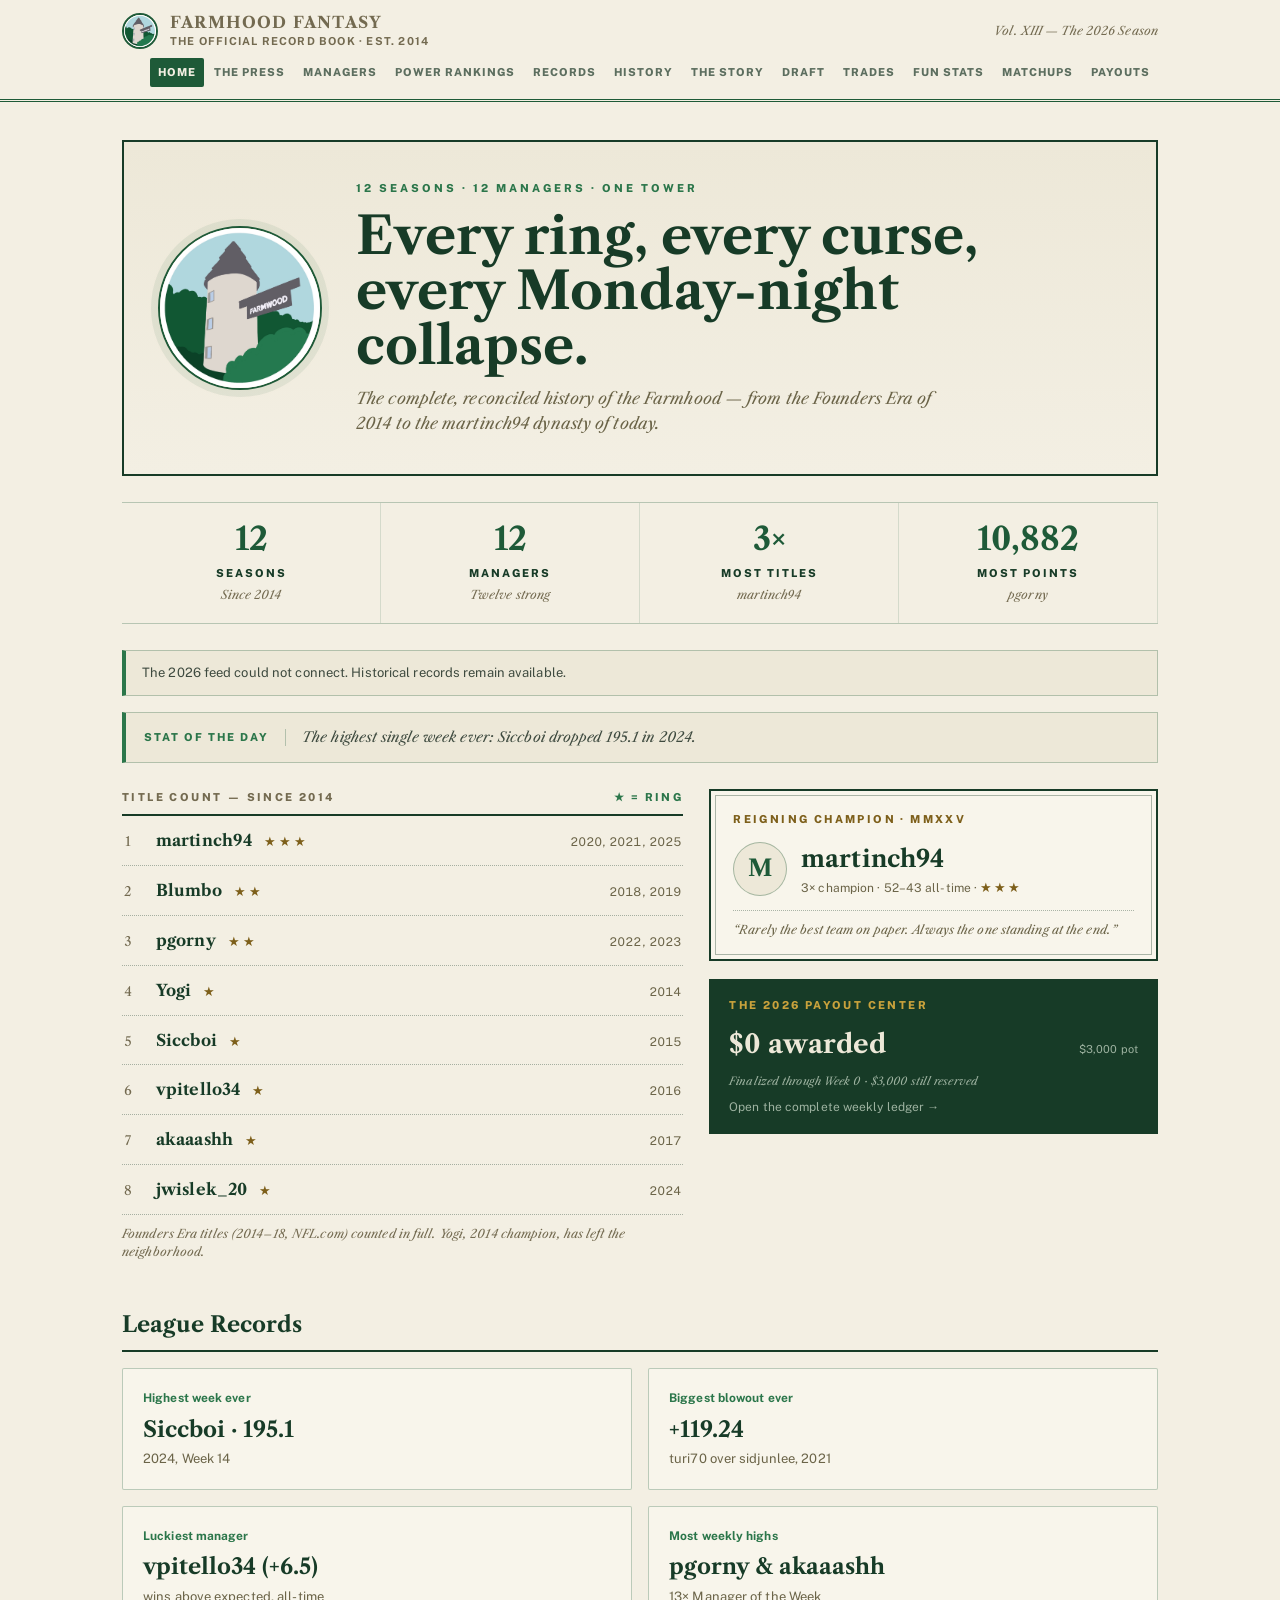
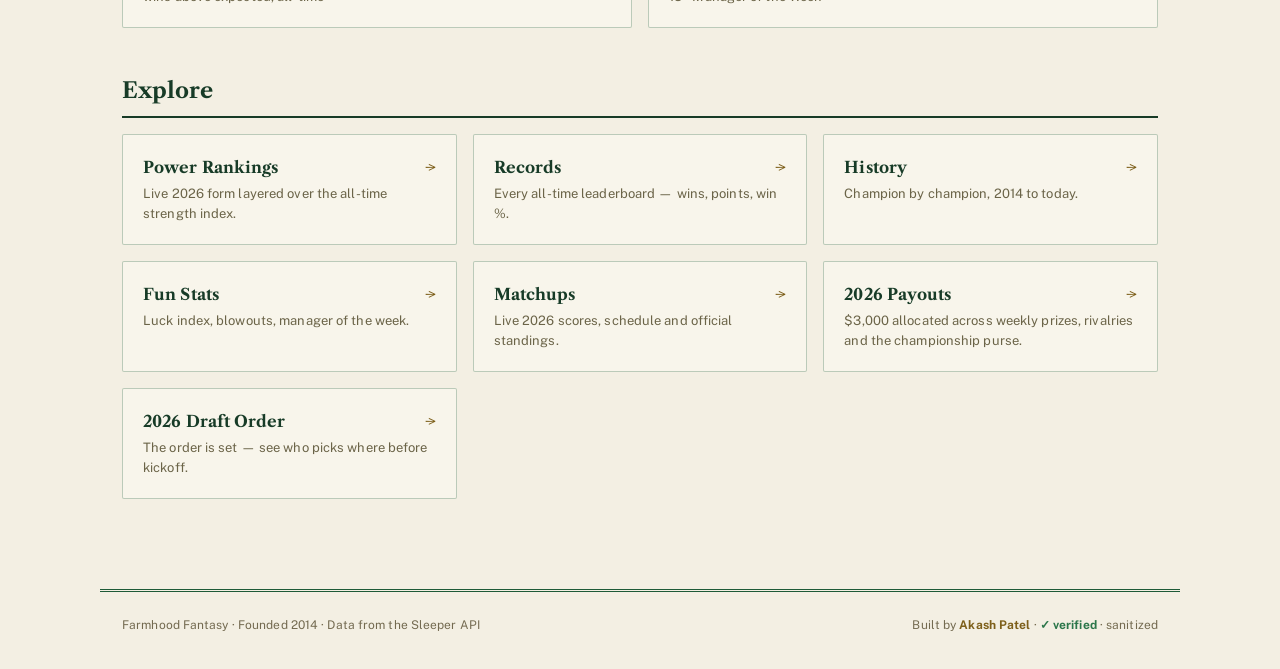
==== commit 474c1590: "Add automated 2026 payout center" ====
--- a/index.html
+++ b/index.html
@@ -16,6 +16,7 @@
 <script src="assets/data_alltime.js"></script>
 <script src="assets/data_extra.js"></script>
 <script src="assets/live.js"></script>
+<script src="assets/payouts.js"></script>
 <script src="assets/app.js"></script>
 <script>mountChrome('home');renderHome();</script>
 </body>
--- a/assets/styles.css
+++ b/assets/styles.css
@@ -138,7 +138,7 @@
 .cf-quote{font-family:var(--serif);font-style:italic;font-size:12px;color:var(--muted);margin-top:12px;
   border-top:1px dotted rgba(23,59,39,.35);padding-top:10px}
 
-/* ledger (click to toggle) */
+/* home payout ledger link */
 .ledger{background:var(--text);color:var(--bg2);padding:18px 20px;cursor:pointer;transition:.15s}
 .ledger:hover{background:#1E5A38}
 .lg-tag{font-size:11px;font-weight:800;letter-spacing:2.4px;text-transform:uppercase;color:var(--gold-hi)}
@@ -551,6 +551,77 @@
 .win-amt{display:block;font-family:var(--serif);font-size:24px;font-weight:700;color:var(--blue);letter-spacing:0;font-variant-numeric:tabular-nums;line-height:1}
 .win-rank{display:block;font-size:11px;color:var(--muted-2);margin-top:4px}
 
+/* ---- 2026 payout center ---- */
+.payout-home-card{display:block}.payout-home-card:focus-visible{outline-color:var(--gold-hi)}
+.payout-center{margin-top:24px}
+.payout-update-status{display:flex;align-items:center;gap:8px;flex-wrap:wrap;background:var(--surface);border:1px solid var(--line);
+  border-left:4px solid var(--blue);padding:11px 14px;font-size:11px;color:var(--muted-2)}
+.payout-update-status strong{color:var(--text);text-transform:uppercase;letter-spacing:1px;font-size:10px;margin-right:4px}
+.payout-update-status time{font-family:var(--serif);font-style:italic}.payout-live-dot{width:8px;height:8px;border-radius:50%;background:var(--win);box-shadow:0 0 0 4px rgba(43,118,74,.14)}
+.payout-refresh{margin-left:auto;color:var(--blue);font-weight:800;border-bottom:1px solid transparent}.payout-refresh:hover{border-color:var(--blue)}
+.payout-review-note{margin-top:12px;border-left-color:var(--loss)}
+.payout-summary-grid{display:grid;grid-template-columns:repeat(4,minmax(0,1fr));border:2px solid var(--text);margin-top:18px;background:var(--surface)}
+.payout-summary-stat{display:flex;flex-direction:column;gap:4px;padding:21px 18px;text-align:center;border-right:1px dotted rgba(23,59,39,.35)}
+.payout-summary-stat:last-child{border-right:0}.payout-summary-value{font-family:var(--serif);font-size:29px;color:var(--gold-2);line-height:1.05}
+.payout-summary-label{font-size:9px;font-weight:800;letter-spacing:1.6px;text-transform:uppercase}.payout-summary-stat small{font-size:10px;color:var(--muted-2)}
+.payout-allocation-grid{display:grid;grid-template-columns:repeat(4,minmax(0,1fr));gap:10px}
+.payout-allocation-card{background:var(--surface);border:1px solid var(--line);padding:16px;display:flex;flex-direction:column;gap:3px}
+.payout-allocation-card>span{font-size:9px;font-weight:800;letter-spacing:1.3px;text-transform:uppercase;color:var(--blue-2)}
+.payout-allocation-card strong{font-family:var(--serif);font-size:23px;color:var(--text)}.payout-allocation-card small{font-size:10px;color:var(--muted-2)}
+.payout-prize-grid{display:grid;grid-template-columns:repeat(4,minmax(0,1fr));gap:12px}
+.payout-season-prize{background:var(--surface);border:1px solid var(--line);padding:18px;min-height:160px;display:flex;flex-direction:column;align-items:flex-start;gap:12px}
+.payout-season-prize:first-child{border:2px solid var(--gold-solid);background:linear-gradient(180deg,var(--gold-dim),var(--surface))}
+.payout-prize-head{width:100%;display:flex;flex-direction:column;gap:3px}.payout-prize-head>span{font-size:9px;text-transform:uppercase;letter-spacing:1.3px;font-weight:800;color:var(--muted-2)}
+.payout-amount{font-family:var(--serif);font-size:29px;color:var(--gold-2)}.payout-prize-note{font-family:var(--serif);font-style:italic;font-size:11px;color:var(--muted-2);margin-top:auto}
+.payout-prize-winners{display:flex;flex-direction:column;gap:8px}.payout-status{display:inline-flex;width:max-content;border:1px solid var(--line);padding:3px 7px;
+  font-size:8px;font-weight:800;letter-spacing:1px;text-transform:uppercase;color:var(--muted-2)}
+.payout-prize-shares{font-size:9px;color:var(--blue);font-weight:800}
+.payout-status.final{color:var(--surface);background:var(--blue);border-color:var(--blue)}.payout-status.provisional{color:#6F5416;background:var(--gold-dim);border-color:rgba(184,145,46,.5)}
+.payout-status.needs_review{color:var(--loss);border-color:rgba(160,67,46,.45);background:rgba(160,67,46,.07)}
+.payout-next-grid{display:grid;grid-template-columns:repeat(3,minmax(0,1fr));border-top:1px solid var(--line);border-bottom:1px solid var(--line)}
+.payout-next-card{display:flex;flex-direction:column;gap:2px;padding:16px 20px;border-right:1px solid var(--line-2)}.payout-next-card:last-child{border-right:0}
+.payout-next-card>span{font-size:9px;text-transform:uppercase;letter-spacing:1.2px;font-weight:800;color:var(--blue-2)}.payout-next-card strong{font-family:var(--serif);font-size:21px}
+.payout-next-card small{font-size:10px;color:var(--muted-2)}
+.payout-avatar{display:inline-grid;place-items:center;position:relative;border-radius:50%;overflow:hidden;background:var(--bg2);border:1px solid var(--line);flex:0 0 auto}
+.payout-avatar img{position:absolute;inset:0;width:100%;height:100%;object-fit:cover}.payout-avatar-fallback{font-family:var(--serif);font-weight:700;color:var(--blue)}
+.payout-manager{display:inline-flex;align-items:center;gap:8px;min-width:0}.payout-manager-copy{display:flex;flex-direction:column;line-height:1.1;min-width:0}
+.payout-manager-copy strong{font-family:var(--serif);font-size:13px}.payout-manager-copy small{font-size:9px;color:var(--muted-2)}
+.payout-ledger-table{min-width:960px}.payout-ledger-table th,.payout-ledger-table td{vertical-align:top}.payout-week-number{font-family:var(--serif);white-space:nowrap}
+.payout-ledger-table tbody th{padding:12px 14px;border-bottom:1px dotted rgba(23,59,39,.35);color:var(--text);font-size:13px;letter-spacing:0;text-transform:none;font-weight:700}
+.payout-ledger-table tbody tr:last-child th{border-bottom:none}
+.payout-ledger-table td:nth-child(2){width:76px}.payout-ledger-table td:nth-child(3),.payout-ledger-table td:nth-child(4){min-width:210px}.payout-ledger-table td:nth-child(5){min-width:185px}
+.payout-award-cell{display:flex;flex-direction:column;gap:3px;min-height:38px}.payout-award-cell strong{font-family:var(--serif);font-size:12px}.payout-award-cell small{display:block;font-size:9px;color:var(--muted-2)}
+.payout-award-cell .payout-share{color:var(--blue);font-weight:800}.payout-awaiting{color:var(--muted-2);font-style:italic;font-weight:400!important}.payout-dash{color:var(--muted-2)}
+.payout-position-label{display:inline-flex;padding:2px 6px;margin-bottom:6px;border:1px solid rgba(184,145,46,.45);background:var(--gold-dim);color:#6F5416;font-size:8px;font-weight:800;letter-spacing:1px}
+.payout-player-line{display:flex;align-items:center;gap:7px}.payout-player-line>span:last-child{display:flex;flex-direction:column;line-height:1.15}
+.payout-player-photo{width:32px;height:32px;border-radius:50%;overflow:hidden;position:relative;display:grid;place-items:center;background:var(--bg2);border:1px solid var(--line);font-size:7px;font-weight:800}
+.payout-player-photo img{position:absolute;inset:0;width:100%;height:100%;object-fit:contain;background:var(--bg2)}
+.payout-cash-table{min-width:720px}.payout-total{color:var(--blue);font-weight:800;font-family:var(--serif)}
+.payout-rivalry-grid{display:grid;grid-template-columns:repeat(3,minmax(0,1fr));gap:10px}.payout-rivalry-card{display:flex;flex-direction:column;gap:3px;background:var(--surface);border:1px solid var(--line);padding:15px;transition:.15s}
+.payout-rivalry-card:hover{border-color:var(--gold-solid);transform:translateY(-1px)}.payout-rivalry-card strong{font-family:var(--serif);font-size:16px}.payout-rivalry-card small{font-size:10px;color:var(--muted-2)}
+.payout-rivalry-week{font-size:8px;font-weight:800;letter-spacing:1.3px;text-transform:uppercase;color:var(--gold-2)}.payout-rivalry-card .payout-status{margin-top:7px}
+.payout-rules{margin-top:28px;border-top:3px double var(--blue);padding-top:12px}.payout-rules summary{cursor:pointer;font-family:var(--serif);font-size:17px;font-weight:700;padding:8px 0}
+.payout-rules ul{padding:8px 0 0 22px;color:var(--muted);font-size:12px}.payout-rules li{margin-bottom:8px}
+.payout-retry{margin-top:10px}
+.payout-matchup-context{margin:0 0 14px}.payout-context-loading{font-family:var(--serif);font-style:italic;font-size:10px;color:var(--muted-2)}
+.payout-week-strip{display:grid;grid-template-columns:repeat(3,minmax(0,1fr));border:1px solid var(--line);background:var(--surface)}
+.payout-week-strip>span{display:flex;flex-direction:column;gap:2px;padding:10px 13px;border-right:1px dotted rgba(23,59,39,.3);min-width:0}.payout-week-strip>span:last-child{border-right:0}
+.payout-week-strip small{font-size:7px;font-weight:800;letter-spacing:1.1px;text-transform:uppercase;color:var(--gold-2)}.payout-week-strip strong{font-family:var(--serif);font-size:11px;white-space:nowrap;overflow:hidden;text-overflow:ellipsis}
+.payout-rivalry-matchup .matchup-summary{border:2px solid var(--gold-solid);background:var(--gold-dim)}.payout-rivalry-chip{font-style:normal;font-size:7px;letter-spacing:.7px;color:#6F5416;background:var(--gold-dim);border:1px solid rgba(184,145,46,.5);padding:2px 4px;margin-top:3px;white-space:nowrap}
+.payout-position-winner{position:relative;background:rgba(184,145,46,.08);outline:1px solid rgba(184,145,46,.45);outline-offset:2px}.payout-player-win-chip{position:absolute;right:2px;bottom:-7px;z-index:2;background:var(--gold-solid);color:var(--surface);font-size:6px;font-weight:800;letter-spacing:.5px;text-transform:uppercase;padding:1px 4px;white-space:nowrap}
+
+@media(max-width:800px){
+  .payout-summary-grid,.payout-allocation-grid,.payout-prize-grid{grid-template-columns:repeat(2,minmax(0,1fr))}
+  .payout-summary-stat:nth-child(2){border-right:0}.payout-summary-stat:nth-child(-n+2){border-bottom:1px dotted rgba(23,59,39,.35)}
+  .payout-rivalry-grid{grid-template-columns:repeat(2,minmax(0,1fr))}
+}
+@media(max-width:560px){
+  .payout-summary-grid,.payout-allocation-grid,.payout-prize-grid,.payout-next-grid,.payout-rivalry-grid,.payout-week-strip{grid-template-columns:1fr}
+  .payout-summary-stat{border-right:0;border-bottom:1px dotted rgba(23,59,39,.35)}.payout-summary-stat:last-child{border-bottom:0}
+  .payout-next-card,.payout-week-strip>span{border-right:0;border-bottom:1px dotted rgba(23,59,39,.3)}.payout-next-card:last-child,.payout-week-strip>span:last-child{border-bottom:0}
+  .payout-update-status{align-items:flex-start}.payout-refresh{margin-left:0;width:100%}
+}
+
 /* profile modal */
 .modal-ov{position:fixed;inset:0;background:rgba(23,59,39,.45);backdrop-filter:blur(3px);
   display:grid;place-items:center;z-index:100;padding:20px;animation:fade .15s ease}
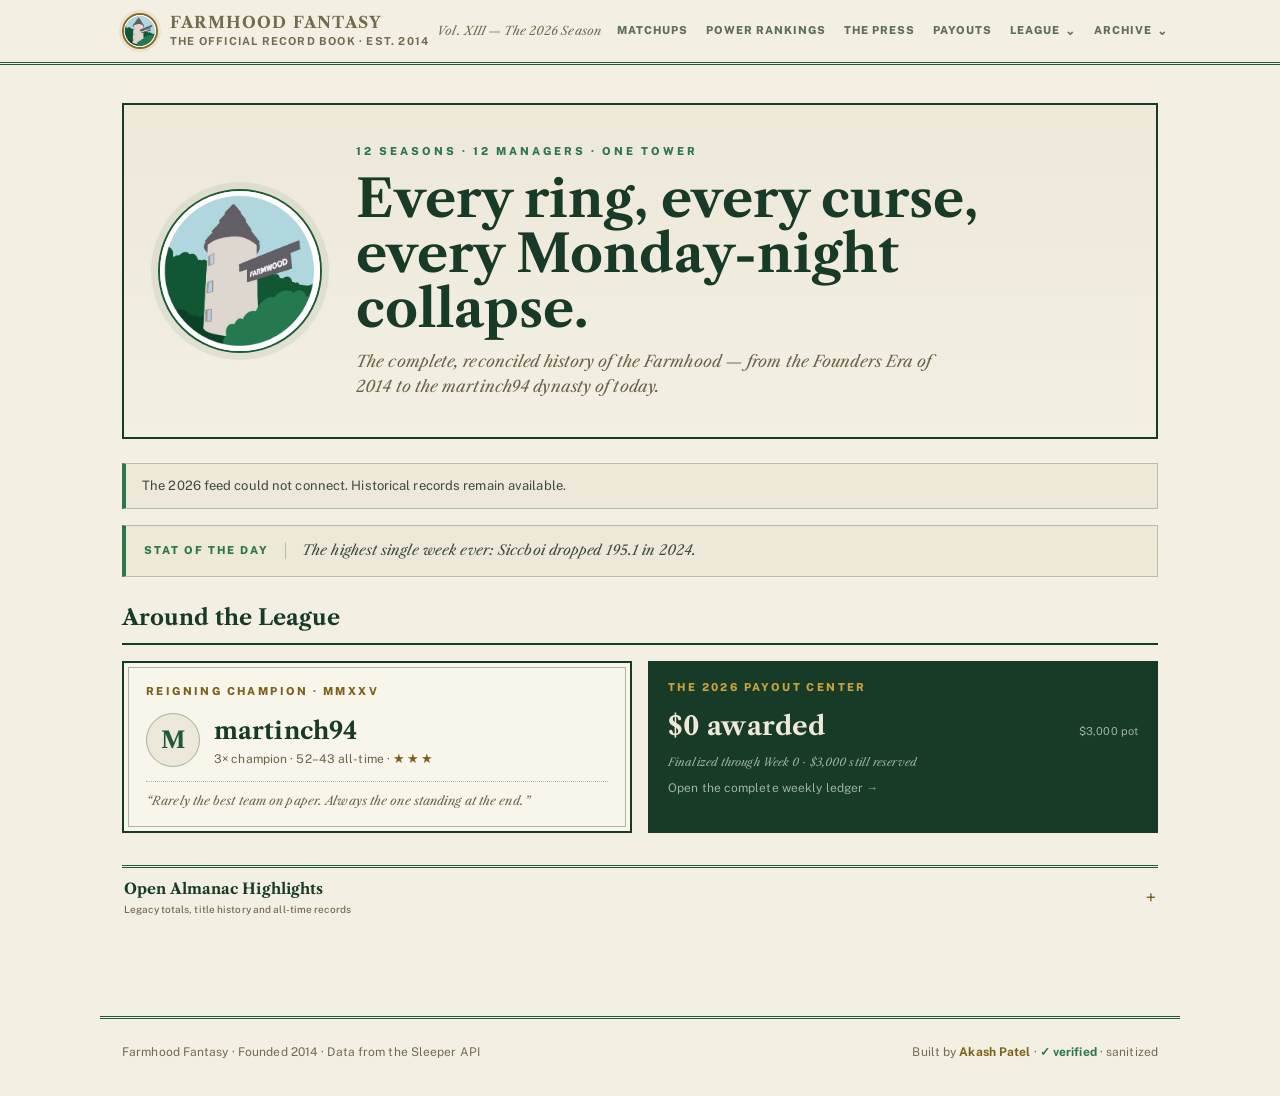
==== commit ef4a8846: "Refine site-wide UI clarity" ====
--- a/index.html
+++ b/index.html
@@ -9,6 +9,7 @@
 <link rel="preconnect" href="https://api.sleeper.app">
 <link href="https://fonts.googleapis.com/css2?family=Libre+Caslon+Text:ital,wght@0,400;0,700;1,400&family=Public+Sans:wght@400;500;600;700;800&display=swap" rel="stylesheet">
 <link rel="stylesheet" href="assets/styles.css">
+<link rel="stylesheet" href="assets/clarity.css?v=20260909-clarity2">
 </head>
 <body>
 <main class="wrap" id="app"></main>
@@ -16,8 +17,8 @@
 <script src="assets/data_alltime.js"></script>
 <script src="assets/data_extra.js"></script>
 <script src="assets/live.js"></script>
-<script src="assets/payouts.js"></script>
-<script src="assets/app.js"></script>
+<script src="assets/payouts.js?v=20260909-clarity2"></script>
+<script src="assets/app.js?v=20260909-clarity2"></script>
 <script>mountChrome('home');renderHome();</script>
 </body>
 </html>
--- a/assets/styles.css
+++ b/assets/styles.css
@@ -26,24 +26,63 @@
 
 /* ---- top nav (masthead) ---- */
 .nav{position:sticky;top:0;z-index:50;background:var(--bg);border-bottom:3px double var(--blue)}
-.nav-inner{max-width:1080px;margin:0 auto;padding:12px 22px;display:flex;align-items:center;gap:8px;flex-wrap:wrap}
-.nav-links{display:flex;align-items:center;gap:2px;min-width:0;margin-left:auto;overflow-x:auto;scrollbar-width:none}
-.nav-links::-webkit-scrollbar{display:none}
+.nav-inner{max-width:1080px;margin:0 auto;padding:12px 22px;display:flex;align-items:center;gap:8px;flex-wrap:nowrap}
+.nav-links{display:flex;align-items:center;gap:2px;min-width:0;margin-left:auto;overflow:visible}
 .brand{display:flex;align-items:center;gap:12px;margin-right:auto;font-weight:800;letter-spacing:.3px;flex:0 0 auto}
 .brand .crest{width:30px;height:30px;border-radius:50%;display:grid;place-items:center;
   background:var(--blue);color:var(--bg);font-weight:900;font-size:15px}
 .brand .crest-img{width:36px;height:36px;border-radius:50%;flex:0 0 auto;border:2px solid var(--blue)}
+.brand.active .crest-img{box-shadow:0 0 0 3px var(--gold-dim);border-color:var(--gold-solid)}
 .brand b{font-size:16px;font-family:var(--serif);white-space:nowrap}
 .brand span{color:var(--muted-2);font-weight:700;font-size:11px;display:block;margin-top:-2px;letter-spacing:1.2px;text-transform:uppercase;white-space:nowrap}
-.nav a.link{color:#5C6E5F;font-weight:800;font-size:11px;letter-spacing:1px;text-transform:uppercase;
+.nav a.link,.nav-group-trigger{color:#5C6E5F;font-weight:800;font-size:11px;letter-spacing:1px;text-transform:uppercase;
   padding:6px 8px;border-radius:var(--r-sm);transition:.15s;white-space:nowrap}
-.nav a.link:hover{color:var(--text);background:rgba(30,90,56,.12)}
+.nav a.link:hover,.nav-group-trigger:hover{color:var(--text);background:rgba(30,90,56,.12)}
 .nav a.link.active{color:var(--bg);background:var(--blue)}
-.nav-toggle{display:none}
-@media(max-width:780px){
-  .nav-inner{flex-wrap:wrap}
-  .nav-links{order:3;width:100%;display:flex;gap:4px;overflow-x:auto;padding-top:4px}
-  .nav a.link{padding:6px 8px;font-size:11px}
+.nav-group{position:relative;flex:0 0 auto}
+.nav-group-trigger{display:flex;align-items:center;gap:5px;list-style:none;cursor:pointer;user-select:none}
+.nav-group-trigger:focus-visible{outline:2px solid var(--blue);outline-offset:2px}
+.nav-group-trigger::-webkit-details-marker{display:none}.nav-group-trigger::marker{display:none;content:''}
+.nav-group-cue{font-size:12px;line-height:1;transition:transform .15s;transform-origin:center}
+.nav-group[open] .nav-group-cue{transform:rotate(180deg)}
+.nav-group.active>.nav-group-trigger,.nav-group[open]>.nav-group-trigger{color:var(--bg);background:var(--blue)}
+.nav-menu{position:absolute;right:0;top:calc(100% + 10px);z-index:70;min-width:184px;padding:7px;background:var(--surface);
+  border:2px solid var(--text);box-shadow:var(--shadow)}
+.nav-menu::before{content:'';position:absolute;right:18px;top:-7px;width:11px;height:11px;background:var(--surface);border-left:2px solid var(--text);border-top:2px solid var(--text);transform:rotate(45deg)}
+.nav-menu-link{position:relative;display:block;padding:9px 11px;font-family:var(--serif);font-size:13px;font-weight:700;color:var(--text);border-bottom:1px dotted rgba(23,59,39,.25)}
+.nav-menu-link:last-child{border-bottom:0}.nav-menu-link:hover{background:var(--blue-dim);color:var(--blue)}
+.nav-menu-link.active{background:var(--blue);color:var(--surface);padding-left:15px}.nav-menu-link.active::before{content:'•';position:absolute;left:7px;color:var(--gold-hi)}
+.mobile-nav{display:none}.mobile-more-dialog{display:none}
+@media(max-width:1050px){.vol{display:none}}
+@media(max-width:900px){
+  html.mobile-menu-open{overflow:hidden}
+  body{padding-bottom:calc(68px + env(safe-area-inset-bottom))}
+  .nav-inner{padding:10px 16px;min-height:58px}.nav-links{display:none}.vol{display:none}
+  .mobile-nav{position:fixed;left:0;right:0;bottom:0;z-index:80;display:grid;grid-template-columns:repeat(5,minmax(0,1fr));
+    padding:4px 4px calc(4px + env(safe-area-inset-bottom));background:var(--surface);border-top:3px double var(--blue);box-shadow:0 -6px 22px rgba(23,59,39,.14)}
+  .mobile-nav-link{position:relative;min-height:57px;border:0;background:transparent;color:var(--muted-2);font:inherit;cursor:pointer;
+    display:flex;flex-direction:column;align-items:center;justify-content:center;gap:2px;padding:5px 2px}
+  .mobile-nav-link::before{content:'';position:absolute;left:24%;right:24%;top:-4px;height:3px;background:transparent}
+  .mobile-nav-link.active{color:var(--blue)}.mobile-nav-link.active::before{background:var(--gold-solid)}
+  .mobile-nav-icon{width:24px;height:22px;display:grid;place-items:center;font-family:var(--serif);font-weight:700;font-size:15px;line-height:1;color:currentColor}
+  .mobile-nav-label{font-size:9px;font-weight:800;letter-spacing:.45px;text-transform:uppercase;white-space:nowrap}
+  .mobile-more-dialog[open]{display:block;position:fixed;inset:auto 0 0 0;width:100%;max-width:none;max-height:82vh;max-height:82dvh;margin:0;padding:0;
+    border:0;background:transparent;color:var(--text);overflow:visible;z-index:100}
+  .mobile-more-dialog::backdrop{background:rgba(23,59,39,.48);backdrop-filter:blur(2px)}
+  .mobile-more-panel{max-height:82vh;max-height:82dvh;overflow-y:auto;background:var(--surface);border-top:3px double var(--blue);padding:18px 20px calc(24px + env(safe-area-inset-bottom));box-shadow:0 -14px 40px rgba(23,59,39,.24)}
+  .mobile-more-head{display:flex;align-items:center;justify-content:space-between;gap:16px;padding-bottom:12px;border-bottom:2px solid var(--text)}
+  .mobile-more-head h2{font-family:var(--serif);font-size:21px}.mobile-more-close{min-height:44px;padding:7px 11px;background:var(--bg);border:1px solid var(--line);color:var(--text);font:inherit;font-size:10px;font-weight:800;text-transform:uppercase;letter-spacing:1px;cursor:pointer}
+  .mobile-more-home{display:flex;align-items:center;justify-content:space-between;gap:12px;min-height:50px;margin:12px 0;padding:9px 12px;background:var(--bg2);border-left:4px solid var(--gold-solid);font-family:var(--serif);font-size:15px;font-weight:700}
+  .mobile-more-home span{font-family:'Public Sans',sans-serif;font-size:9px;font-weight:700;color:var(--muted-2);text-transform:uppercase;letter-spacing:.7px}
+  .mobile-more-home.active{background:var(--blue);color:var(--surface)}.mobile-more-home.active span{color:var(--bg2)}
+  .mobile-more-groups{display:grid;grid-template-columns:repeat(2,minmax(0,1fr));gap:14px}
+  .mobile-more-group{border:1px solid var(--line);background:var(--bg)}.mobile-more-group h3{padding:9px 11px;border-bottom:1px solid var(--line);font-size:9px;font-weight:800;letter-spacing:1.5px;text-transform:uppercase;color:var(--gold-2)}
+  .mobile-more-links{display:flex;flex-direction:column}.mobile-more-link{display:flex;align-items:center;min-height:44px;padding:9px 11px;border-bottom:1px dotted rgba(23,59,39,.25);font-family:var(--serif);font-size:13px;font-weight:700}
+  .mobile-more-link:last-child{border-bottom:0}.mobile-more-link.active{background:var(--blue);color:var(--surface)}
+}
+@media(max-width:540px){
+  .brand{gap:9px}.brand .crest-img{width:34px;height:34px}.brand b{font-size:15px}.brand>span>span{display:none}
+  .mobile-more-groups{grid-template-columns:1fr}
 }
 
 /* ---- layout ---- */
@@ -648,3 +687,4 @@
 footer{max-width:1080px;margin:0 auto;padding:24px 22px 34px;border-top:3px double var(--blue);
   color:var(--muted-2);font-size:12px;display:flex;justify-content:space-between;gap:14px;flex-wrap:wrap}
 footer .ok{color:var(--win);font-weight:700}
+@media(max-width:900px){.toast{bottom:calc(78px + env(safe-area-inset-bottom))}}
--- a/assets/clarity.css
+++ b/assets/clarity.css
@@ -0,0 +1,137 @@
+/* Farmhood Clarity Pass — additive preview layer for codex/ui-clarity-pass. */
+:root{
+  --space-1:4px;
+  --space-2:8px;
+  --space-3:12px;
+  --space-4:16px;
+  --space-5:24px;
+  --space-6:32px;
+  --space-7:48px;
+  --rail-width:300px;
+  --control-min:44px;
+  --clarity-control-border:rgba(23,59,39,.62);
+}
+
+.skip-link{position:fixed;left:16px;top:10px;z-index:500;transform:translateY(-160%);background:var(--text);color:var(--surface);
+  padding:10px 14px;font-weight:800;font-size:12px;border:2px solid var(--gold-hi);transition:transform .15s}
+.skip-link:focus{transform:translateY(0)}
+#app,#money-board{scroll-margin-top:78px}
+.page-intro{max-width:760px;margin-bottom:var(--space-5)}.page-intro .title{margin-bottom:10px}.page-intro .sub{max-width:66ch}
+
+.clarity-page-header{display:grid;grid-template-columns:minmax(0,1fr) auto;align-items:end;gap:var(--space-5);margin-bottom:var(--space-5)}
+.clarity-page-header .sub{margin:0}.clarity-page-jump{font-size:11px;font-weight:800;color:var(--blue);border-bottom:1px solid var(--blue);white-space:nowrap}
+
+.clarity-layout{display:grid;grid-template-columns:minmax(0,1fr) minmax(270px,var(--rail-width));gap:var(--space-5);align-items:start}
+.clarity-main{min-width:0}.clarity-rail{min-width:0;display:flex;flex-direction:column;gap:var(--space-4)}
+.clarity-aside-card{background:var(--surface);border:2px solid var(--text);padding:var(--space-4);position:relative}
+.clarity-aside-card::before{content:'';position:absolute;inset:4px;border:1px solid rgba(23,59,39,.22);pointer-events:none}
+.clarity-aside-head{position:relative;display:flex;justify-content:space-between;align-items:flex-start;gap:var(--space-3);padding-bottom:var(--space-3);border-bottom:1px solid var(--line)}
+.clarity-aside-head h2{font-family:var(--serif);font-size:18px;line-height:1.15}.clarity-aside-head small{font-size:9px;color:var(--muted-2);text-transform:uppercase;letter-spacing:1px}
+
+.clarity-summary-strip{display:grid;grid-template-columns:repeat(3,minmax(0,1fr));border:1px solid var(--line);background:var(--surface)}
+.clarity-summary-item{display:flex;flex-direction:column;gap:2px;padding:var(--space-3) var(--space-4);border-right:1px dotted rgba(23,59,39,.3);min-width:0}
+.clarity-summary-item:last-child{border-right:0}.clarity-summary-item small{font-size:10px;font-weight:800;letter-spacing:1px;text-transform:uppercase;color:var(--muted-2)}
+.clarity-summary-item strong{font-family:var(--serif);font-size:17px;overflow:hidden;text-overflow:ellipsis;white-space:nowrap}
+
+.clarity-disclosure{margin-top:var(--space-4);border-top:3px double var(--blue)}
+.clarity-disclosure>summary{display:flex;align-items:center;justify-content:space-between;gap:var(--space-3);min-height:var(--control-min);padding:9px 2px;
+  list-style:none;cursor:pointer;font-family:var(--serif);font-weight:700;font-size:15px}
+.clarity-disclosure>summary::-webkit-details-marker{display:none}.clarity-disclosure>summary::after{content:'+';font-size:20px;color:var(--gold)}
+.clarity-disclosure[open]>summary::after{content:'−'}.clarity-disclosure>summary:focus-visible{outline:2px solid var(--blue);outline-offset:2px}
+.clarity-disclosure-copy{display:flex;flex-direction:column;gap:2px}.clarity-disclosure-copy strong{font-family:var(--serif);font-size:15px}.clarity-disclosure-copy span{font-family:'Public Sans',sans-serif;font-size:10px;font-weight:500;color:var(--muted-2)}
+.clarity-disclosure-body{padding-top:var(--space-3)}
+.clarity-disclosure-body>.section:first-child{margin-top:0}
+
+.clarity-tabs{display:flex;align-items:center;gap:4px;overflow-x:auto;padding:2px 0 var(--space-3);scrollbar-width:none}
+.clarity-tabs::-webkit-scrollbar{display:none}.clarity-tab{min-height:var(--control-min);padding:8px 13px;border:1px solid var(--clarity-control-border);background:var(--surface);color:var(--text);
+  font:inherit;font-size:10px;font-weight:800;letter-spacing:1px;text-transform:uppercase;white-space:nowrap;cursor:pointer}
+.clarity-tab[aria-selected='true'],.clarity-tab.active{background:var(--blue);color:var(--surface);border-color:var(--blue)}
+.clarity-panel[hidden]{display:none!important}
+
+.clarity-compact-list{display:flex;flex-direction:column}.clarity-compact-row{display:grid;grid-template-columns:28px minmax(0,1fr) auto;align-items:center;gap:8px;
+  min-height:40px;padding:6px 2px;border-bottom:1px dotted rgba(23,59,39,.3)}
+.clarity-compact-row:last-child{border-bottom:0}.clarity-compact-rank{font-family:var(--serif);font-size:11px;color:var(--muted-2)}
+.clarity-compact-name{font-family:var(--serif);font-size:12px;font-weight:700;overflow:hidden;text-overflow:ellipsis;white-space:nowrap}.clarity-compact-value{font-family:var(--serif);font-weight:700;font-size:12px;color:var(--blue)}
+
+.clarity-mobile-only{display:none!important}
+
+/* Managers — directory first, recorded money in a contextual rail. */
+.managers-layout{display:grid;grid-template-columns:minmax(0,1fr) 290px;gap:var(--space-5);align-items:start;margin-top:var(--space-5)}
+.manager-directory{min-width:0}.manager-directory-head{display:flex;align-items:end;justify-content:space-between;gap:var(--space-3);border-bottom:2px solid var(--text);padding-bottom:8px;margin-bottom:0}
+.manager-directory-head .h{border:0;padding:0;margin:0}.manager-directory-intro{font-family:var(--serif);font-size:12px;font-style:italic;color:var(--muted);margin:9px 0 var(--space-4)}
+.manager-money-jump{display:none;color:var(--blue);font-size:10px;font-weight:800;border-bottom:1px solid var(--blue);white-space:nowrap}.manager-directory-note{margin-top:var(--space-4)}
+.manager-directory .mgr-grid{grid-template-columns:repeat(3,minmax(0,1fr));gap:12px}.manager-directory .mgr-card{padding:18px 10px 14px;gap:6px}.mgr-no-rings{color:var(--muted-2);font-size:11px}
+.money-board{background:var(--surface);border:2px solid var(--text);padding:16px;min-width:0}.money-board-head{padding-bottom:10px;border-bottom:3px double var(--text)}
+.money-board-title{font-family:var(--serif);font-size:19px;line-height:1.15}.money-board-kicker{display:block;margin-top:3px;color:var(--muted-2);font-size:8px;font-weight:800;letter-spacing:1px;text-transform:uppercase}
+.money-board-summary{display:flex;flex-direction:column;padding:13px 0 9px}.money-board-summary strong{font-family:var(--serif);font-size:27px;color:var(--gold-2);line-height:1}.money-board-summary span{font-size:9px;color:var(--muted-2);margin-top:4px}
+.money-board-list{list-style:none}.money-board-item{border-bottom:1px dotted rgba(23,59,39,.3)}.money-board-row{width:100%;min-height:44px;display:grid;grid-template-columns:28px 32px minmax(0,1fr) auto;align-items:center;gap:7px;border:0;background:transparent;color:var(--text);font:inherit;text-align:left;padding:6px 1px;cursor:pointer}
+.money-board-row:hover{background:var(--blue-dim)}.money-board-row:focus-visible{outline:2px solid var(--blue);outline-offset:1px}.money-board-rank{display:grid;place-items:center}.money-board-rank .rank{width:24px;height:24px}
+.money-board-manager{display:flex;flex-direction:column;min-width:0;line-height:1.1}.money-board-manager strong{font-family:var(--serif);font-size:11px;overflow:hidden;text-overflow:ellipsis;white-space:nowrap}.money-board-manager small{font-size:8px;color:var(--muted-2)}
+.money-board-manager .rings{font-size:8px;letter-spacing:1px}.money-board-amount{font-family:var(--serif);font-size:12px;font-weight:700;color:var(--blue);white-space:nowrap}.money-board-podium .money-board-row{min-height:50px}
+.money-board-more{border-bottom:1px solid var(--line)}.money-board-more-toggle{min-height:44px;display:flex;align-items:center;justify-content:space-between;gap:8px;list-style:none;cursor:pointer;color:var(--blue);font-size:9px;font-weight:800;text-transform:uppercase;letter-spacing:.8px}
+.money-board-more-toggle::-webkit-details-marker{display:none}.money-board-more-toggle::after{content:'+';font-family:var(--serif);font-size:18px;color:var(--gold)}.money-board-more[open] .money-board-more-toggle::after{content:'−'}
+.money-board-more-toggle strong{font-size:8px;color:var(--muted-2)}.money-board-footer{padding-top:12px}.money-board-footer p{font-family:var(--serif);font-style:italic;font-size:10px;color:var(--muted-2);line-height:1.45}
+.money-board-payout-link{display:inline-block;margin-top:9px;color:var(--blue);font-size:10px;font-weight:800;border-bottom:1px solid var(--blue)}
+.manager-profile-dialog{border:0;padding:0;background:transparent;max-width:none;max-height:none;width:100%;height:100%;color:var(--text)}
+.manager-profile-dialog[open]{position:fixed;inset:0;display:grid;place-items:center;padding:20px}.manager-profile-dialog::backdrop{background:rgba(23,59,39,.48);backdrop-filter:blur(3px)}
+.manager-profile-panel{width:min(440px,100%);max-height:min(88vh,760px);overflow-y:auto}.manager-profile-panel .modal-x{width:44px;height:44px;top:10px;right:10px}.manager-profile-open{overflow:hidden}
+
+/* Home — repeat visits start with this season; the museum stays one tap away. */
+.page-home .live-home{margin-top:var(--space-5)}.home-current-section{margin-top:var(--space-5)}
+.home-current-cards{display:grid;grid-template-columns:repeat(2,minmax(0,1fr));gap:var(--space-4)}
+.home-current-cards .champ-frame,.home-current-cards .ledger{height:100%}.home-almanac-disclosure{margin-top:var(--space-6)}
+.home-almanac{padding-top:2px}.home-almanac>.stats{margin-top:0;margin-bottom:var(--space-5)}.home-almanac>.tl-wrap{max-width:760px}.home-almanac .section{margin-top:var(--space-6)}
+
+/* Matchups — keep lineups full width, make week and standings controls quieter. */
+.matchup-week-toolbar{display:grid;grid-template-columns:auto minmax(150px,210px) auto auto;align-items:end;gap:8px;margin:0 0 var(--space-4)}
+.matchup-week-toolbar button,.matchup-week-select select{min-height:var(--control-min);border:1px solid var(--clarity-control-border);background:var(--surface);color:var(--text);font:inherit;font-size:10px;font-weight:800;cursor:pointer}
+.matchup-week-toolbar button{padding:8px 12px}.matchup-week-toolbar button:hover:not(:disabled),.matchup-week-select select:hover{border-color:var(--blue);background:var(--blue-dim)}
+.matchup-week-toolbar button:disabled{opacity:.42;cursor:not-allowed}.matchup-week-select{display:flex;flex-direction:column;gap:3px}.matchup-week-select span{font-size:9px;font-weight:800;letter-spacing:1px;text-transform:uppercase;color:var(--muted-2)}
+.matchup-week-select select{width:100%;padding:7px 30px 7px 10px}.matchup-week-current{color:var(--blue)!important}.matchup-standings-disclosure{margin-top:var(--space-6)}
+
+/* Payouts — one current answer, then weekly and manager views on demand. */
+.payout-view-switcher{margin-top:18px}.payout-view-panel{min-width:0}.payout-view-panel>.h{margin-top:var(--space-5)}
+.payout-section-copy{max-width:66ch;margin:-7px 0 var(--space-4);font-family:var(--serif);font-size:12px;font-style:italic;color:var(--muted)}
+.payout-money-now{margin-top:var(--space-5)}.payout-accounting-summary{margin-top:var(--space-4)}.payout-season-section{margin-top:var(--space-6)}
+.payout-structure-disclosure{margin-top:var(--space-6)}.payout-structure-body{padding-top:var(--space-4)}
+.payout-rules-heading{font-family:var(--serif);font-size:17px;margin:var(--space-5) 0 var(--space-2)}.payout-rules-list{padding-left:20px;color:var(--muted);font-size:12px}.payout-rules-list li{margin-bottom:8px}
+.payout-week-link,.payout-rivalry-open,.payout-week-matchup-link{color:var(--blue);font-weight:800;border-bottom:1px solid transparent}.payout-week-link:hover,.payout-rivalry-open:hover,.payout-week-matchup-link:hover{border-bottom-color:var(--blue)}
+.payout-week-cards,.payout-cash-cards{gap:10px}.payout-week-card,.payout-cash-card{background:var(--surface);border:1px solid var(--line)}
+.payout-week-card-summary,.payout-cash-card-summary{min-height:56px;display:flex;align-items:center;justify-content:space-between;gap:12px;padding:10px 12px;list-style:none;cursor:pointer}
+.payout-week-card-summary::-webkit-details-marker,.payout-cash-card-summary::-webkit-details-marker{display:none}.payout-week-card-summary::after,.payout-cash-card-summary::after{content:'+';color:var(--gold);font-family:var(--serif);font-size:19px}
+.payout-week-card[open]>.payout-week-card-summary::after,.payout-cash-card[open]>.payout-cash-card-summary::after{content:'−'}
+.payout-week-card-title{display:flex;flex-direction:column;gap:2px;min-width:0}.payout-week-card-title strong{font-family:var(--serif);font-size:15px}.payout-week-card-title small{font-size:9px;color:var(--muted-2)}
+.payout-week-card-meta{display:flex;align-items:center;gap:8px;margin-left:auto}.payout-week-card-meta>strong{font-family:var(--serif);font-size:14px;color:var(--blue)}
+.payout-week-card-body{border-top:1px solid var(--line);padding:12px}.payout-week-card-award{padding:10px 0;border-bottom:1px dotted rgba(23,59,39,.28)}.payout-week-card-award h3{font-family:var(--serif);font-size:13px;margin-bottom:5px}
+.payout-week-card-rivalry{border-left:3px solid var(--gold-solid);padding-left:10px}.payout-week-matchup-link{display:inline-block;margin-top:12px;font-size:11px}
+.payout-cash-card-identity{display:flex;align-items:center;gap:9px;min-width:0}.payout-cash-card-rank{width:23px;font-family:var(--serif);font-size:11px;color:var(--muted-2)}.payout-cash-card-total{font-family:var(--serif);font-size:16px;color:var(--blue);margin-left:auto}
+.payout-cash-breakdown{display:grid;grid-template-columns:repeat(2,minmax(0,1fr));gap:1px;background:var(--line);border-top:1px solid var(--line)}.payout-cash-breakdown-item{display:flex;justify-content:space-between;gap:8px;background:var(--bg);padding:9px 11px;font-size:10px}.payout-cash-breakdown-item dt{color:var(--muted-2)}.payout-cash-breakdown-item dd{font-family:var(--serif);font-weight:700}
+
+/* Interactive controls share a comfortable target and visible boundary. */
+.live-refresh,.weeksel button{min-height:var(--control-min);border-color:var(--clarity-control-border)}
+.payout-refresh{display:inline-flex;align-items:center;justify-content:center;min-height:var(--control-min);padding:6px 12px;border:1px solid var(--clarity-control-border);background:var(--bg)}
+
+@media(max-width:900px){
+  .clarity-page-header{grid-template-columns:1fr;align-items:start;gap:var(--space-2)}
+  .clarity-layout{grid-template-columns:1fr}.clarity-rail{margin-top:var(--space-5)}
+  .clarity-summary-strip{grid-template-columns:1fr}.clarity-summary-item{border-right:0;border-bottom:1px dotted rgba(23,59,39,.3)}.clarity-summary-item:last-child{border-bottom:0}
+  .clarity-mobile-only{display:initial!important}.clarity-desktop-only{display:none!important}
+  .managers-layout{grid-template-columns:1fr}.manager-money-jump{display:inline-block}.manager-directory .mgr-grid{grid-template-columns:repeat(2,minmax(0,1fr))}
+  .money-board{margin-top:var(--space-2)}
+  .home-current-cards{grid-template-columns:1fr}
+  .matchup-week-toolbar{grid-template-columns:1fr minmax(125px,1.15fr) 1fr}.matchup-week-current{grid-column:1/-1;grid-row:2;padding:6px!important;min-height:var(--control-min)!important}.matchup-week-toolbar .matchup-week-step:last-child{grid-column:3}
+  .payout-week-cards,.payout-cash-cards{display:flex!important;flex-direction:column}.payout-ledger-desktop,.payout-cash-desktop{display:none!important}
+}
+
+@media(max-width:560px){
+  .wrap{padding-left:16px;padding-right:16px}
+  .page-matchups .page-intro .title{font-size:29px;word-spacing:.08em}
+  .payout-view-switcher .clarity-tab{flex:1 1 33.333%;min-width:0;padding:8px 5px;font-size:8px;letter-spacing:.7px}
+  .power-rank-summary{grid-template-columns:32px minmax(0,1fr) 52px 72px 16px;grid-template-areas:'rank manager manager score cue' '. record week week cue';gap:3px 5px;min-height:72px;padding:8px 3px}
+  .power-list-rank{grid-area:rank}.power-list-manager{grid-area:manager}.power-rank-summary>.power-list-metric:not(.hide-power-mobile):not(.hide-power-tablet):not(.power-week){grid-area:record;align-items:flex-start}.power-week{grid-area:week;align-items:flex-end}.power-list-score{grid-area:score}.power-list-cue{grid-area:cue;justify-self:end}
+  .sub{font-size:14px;line-height:1.6}
+  .note{font-size:12px;line-height:1.55}
+  .starter-name{font-size:11px}.starter-meta{font-size:9px}.duel-number small{font-size:7px}.power-list-metric small,.power-list-score small{font-size:7px}
+  .payout-week-strip small{font-size:8px}.payout-player-win-chip{font-size:7px}
+}
+@media(max-width:360px){.manager-directory .mgr-grid{grid-template-columns:1fr}.manager-directory .mgr-card{display:grid;grid-template-columns:58px minmax(0,1fr);text-align:left;justify-items:start}.manager-directory .mgr-card .av-wrap{grid-row:1/6}}
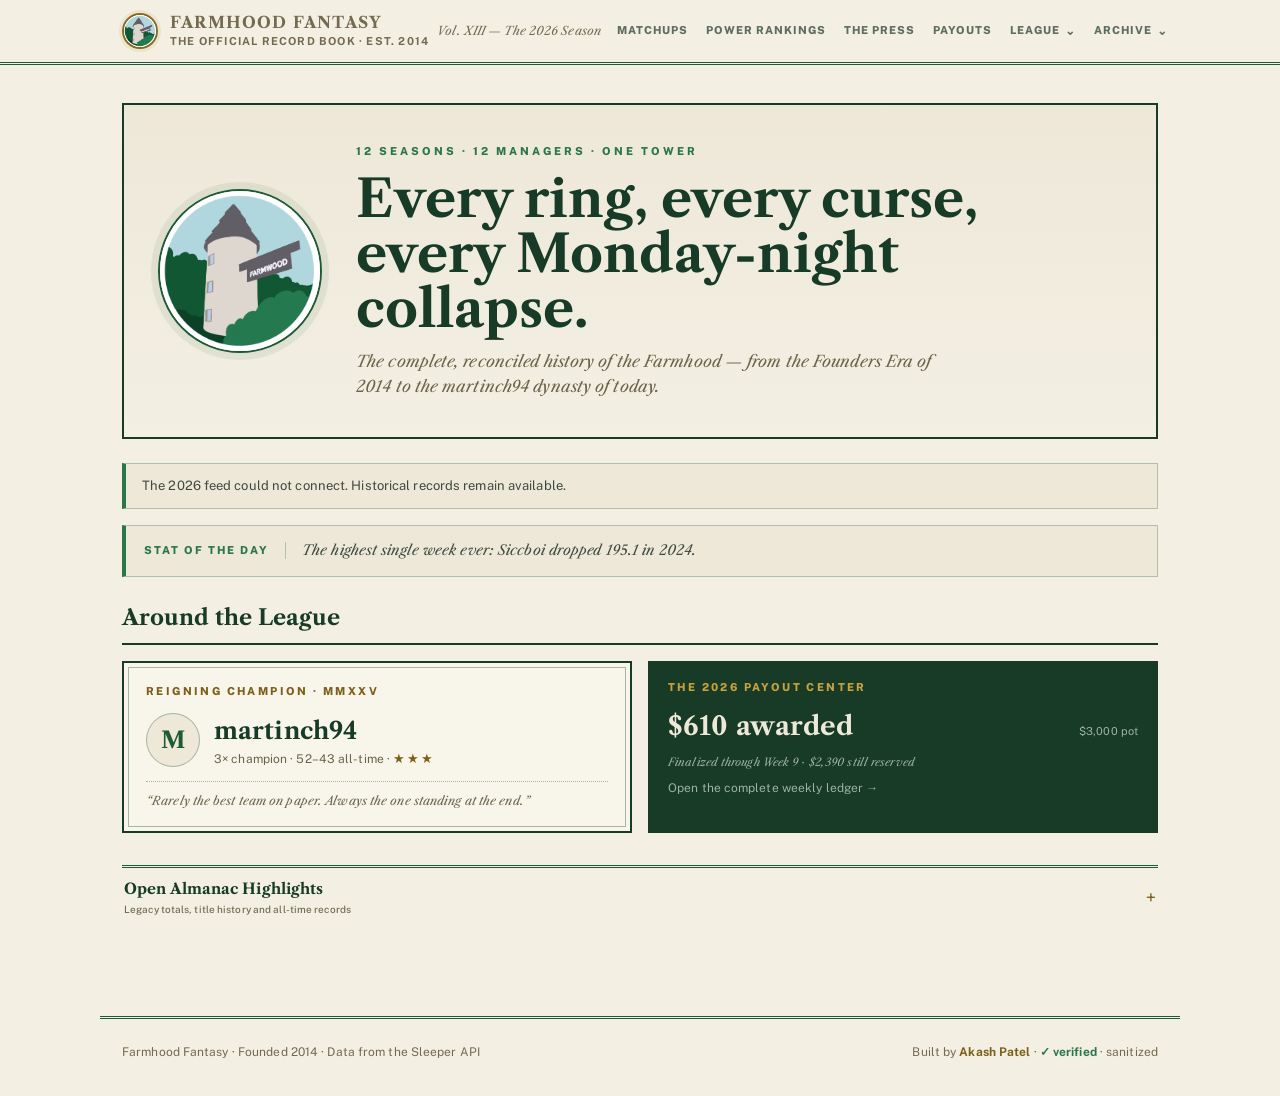
==== commit 10c38710: "Add a schedule desk for remaining slates and bye weeks. Compare each manager's road by opponent stre" ====
--- a/index.html
+++ b/index.html
@@ -18,7 +18,7 @@
 <script src="assets/data_extra.js"></script>
 <script src="assets/live.js"></script>
 <script src="assets/payouts.js?v=20260909-clarity2"></script>
-<script src="assets/app.js?v=20260909-clarity2"></script>
+<script src="assets/app.js?v=20261111-schedule1"></script>
 <script>mountChrome('home');renderHome();</script>
 </body>
 </html>
--- a/assets/styles.css
+++ b/assets/styles.css
@@ -463,10 +463,13 @@
 .matchup-side{min-width:0}
 .matchup-totals{display:flex;align-items:center;gap:13px;flex:0 0 auto}
 .matchup-total{display:flex;flex-direction:column;align-items:flex-end;line-height:1.05;font-variant-numeric:tabular-nums}
-.matchup-total small{font-size:7px;font-weight:800;letter-spacing:1px;text-transform:uppercase;color:var(--muted-2)}
+.matchup-total small{display:flex;align-items:center;gap:4px;font-size:7px;font-weight:800;letter-spacing:1px;text-transform:uppercase;color:var(--muted-2);white-space:nowrap}
 .matchup-total b{font-family:var(--serif);font-size:17px;margin-top:3px;color:var(--text)}
 .matchup-total.projected b{color:var(--muted)}
-.matchup-side.w .matchup-total.actual b{color:var(--gold-2)}
+.matchup-total .score-state{display:inline-flex;align-items:center;min-height:14px;padding:1px 3px;border:1px solid currentColor;letter-spacing:.6px;line-height:1;background:var(--surface)}
+.matchup-total.actual.score-winner b,.matchup-total.actual.score-winner .score-state{color:var(--win)}
+.matchup-total.actual.score-loser b,.matchup-total.actual.score-loser .score-state{color:var(--loss)}
+.matchup-total.actual.score-tie b,.matchup-total.actual.score-tie .score-state{color:var(--gold-2)}
 .matchup-side.right .matchup-totals{flex-direction:row-reverse}.matchup-side.right .matchup-total{align-items:flex-start}
 
 .lineup-panel{border:1px solid var(--blue);border-top:0;background:var(--surface)}
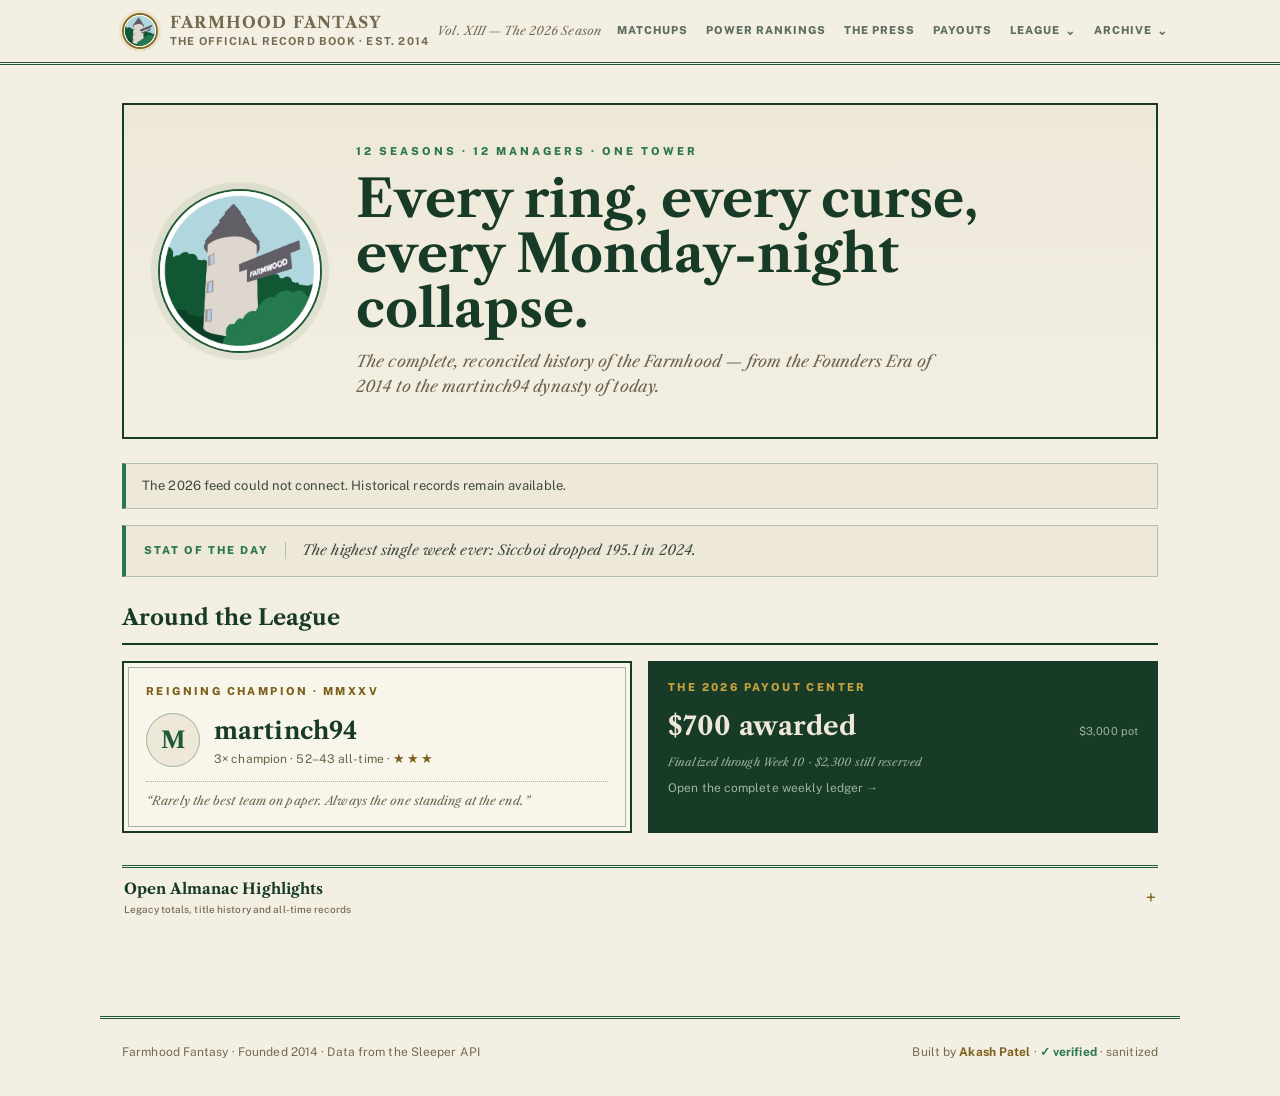
==== commit 031be64a: "Add read-only playoff machine and whole-league schedule comparisons" ====
--- a/index.html
+++ b/index.html
@@ -18,7 +18,7 @@
 <script src="assets/data_extra.js"></script>
 <script src="assets/live.js"></script>
 <script src="assets/payouts.js?v=20260909-clarity2"></script>
-<script src="assets/app.js?v=20261111-schedule1"></script>
+<script src="assets/app.js?v=20261123-playoffs1"></script>
 <script>mountChrome('home');renderHome();</script>
 </body>
 </html>
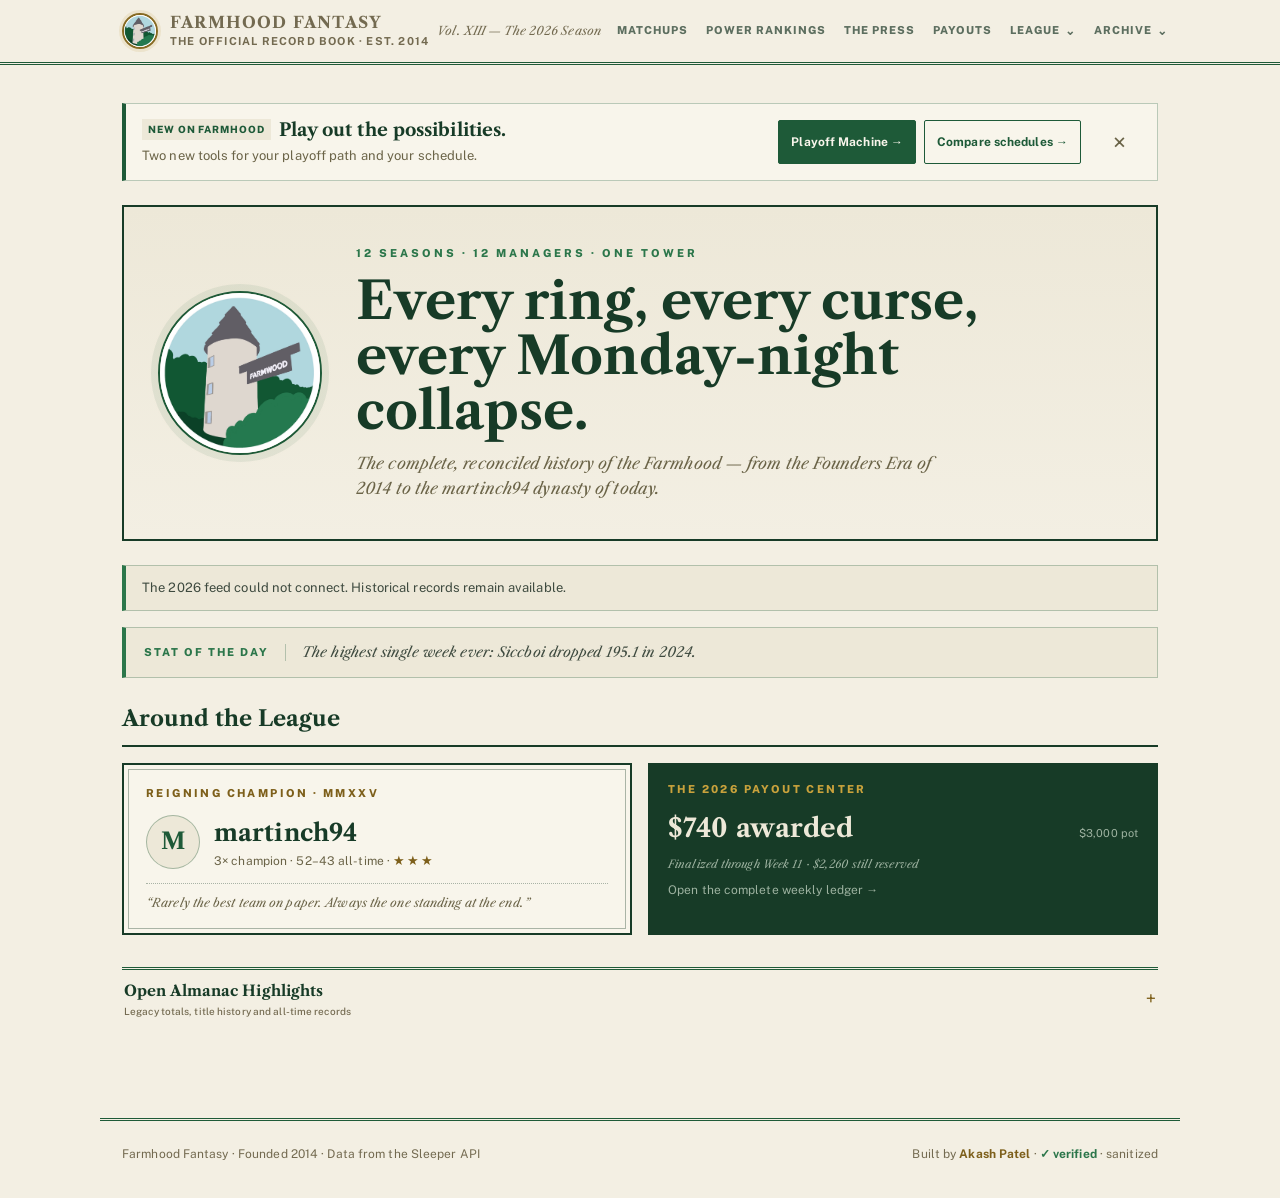
==== commit 0d444ba1: "Promote new season tools with a quiet dismissible homepage strip" ====
--- a/index.html
+++ b/index.html
@@ -10,6 +10,7 @@
 <link href="https://fonts.googleapis.com/css2?family=Libre+Caslon+Text:ital,wght@0,400;0,700;1,400&family=Public+Sans:wght@400;500;600;700;800&display=swap" rel="stylesheet">
 <link rel="stylesheet" href="assets/styles.css">
 <link rel="stylesheet" href="assets/clarity.css?v=20260909-clarity2">
+<link rel="stylesheet" href="assets/announcements.css?v=20261125-quiet1">
 </head>
 <body>
 <main class="wrap" id="app"></main>
@@ -18,7 +19,8 @@
 <script src="assets/data_extra.js"></script>
 <script src="assets/live.js"></script>
 <script src="assets/payouts.js?v=20260909-clarity2"></script>
-<script src="assets/app.js?v=20261123-playoffs1"></script>
+<script src="assets/announcements.js?v=20261125-quiet1"></script>
+<script src="assets/app.js?v=20261125-quiet1"></script>
 <script>mountChrome('home');renderHome();</script>
 </body>
 </html>
--- a/assets/announcements.css
+++ b/assets/announcements.css
@@ -0,0 +1,26 @@
+/* Quiet feature discovery; outside the live dashboard so refreshes never reopen it. */
+.home-announcement{margin:0 0 24px;min-width:0}
+.announcement-strip{display:flex;align-items:center;gap:16px;padding:14px 16px;border:1px solid var(--line);border-left:4px solid var(--blue);background:var(--surface);min-width:0}
+.announcement-copy{display:flex;flex-direction:column;align-items:flex-start;gap:4px;flex:1 1 240px;min-width:0}
+.announcement-title-row{display:flex;align-items:center;gap:6px 8px;flex-wrap:wrap}
+.announcement-badge{display:inline-block;font-size:10px;font-weight:800;letter-spacing:.9px;text-transform:uppercase;color:var(--blue);background:var(--bg2);padding:3px 6px;line-height:1.5}
+.announcement-heading{font-family:var(--serif);font-size:18px;line-height:1.35;color:var(--text)}
+.announcement-description{font-size:13px;line-height:1.5;color:var(--muted);margin:0}
+.announcement-actions{display:flex;align-items:stretch;gap:8px;flex-wrap:wrap;flex:0 1 auto}
+.announcement-link{display:inline-flex;align-items:center;justify-content:center;min-height:44px;max-width:100%;padding:10px 12px;box-sizing:border-box;border:1px solid var(--blue);border-radius:2px;color:var(--blue);background:transparent;font-size:12px;font-weight:700;line-height:1.5;text-align:center;text-decoration:none}
+.announcement-link.announcement-primary{background:var(--blue);color:var(--surface)}
+.announcement-link:hover{text-decoration:underline;text-underline-offset:3px}
+.announcement-dismiss{display:inline-grid;place-items:center;align-self:center;min-height:44px;min-width:44px;flex:0 0 44px;padding:0;border:0;background:transparent;color:var(--muted);font:400 24px/1 'Public Sans',sans-serif;cursor:pointer}
+.announcement-reopen{display:inline-flex;align-items:center;min-height:44px;max-width:100%;padding:5px 0;border:0;background:transparent;color:var(--blue);font:700 12px/1.5 'Public Sans',sans-serif;cursor:pointer;text-align:left;text-decoration:underline;text-underline-offset:4px}
+.home-announcement.is-dismissed{margin-bottom:12px}
+.announcement-strip[hidden],.announcement-reopen[hidden],.announcement-link[hidden]{display:none}
+.announcement-link:focus-visible,.announcement-dismiss:focus-visible,.announcement-reopen:focus-visible{outline:3px solid var(--blue);outline-offset:3px}
+@media(max-width:800px){
+ .announcement-strip{display:grid;grid-template-columns:minmax(0,1fr) 44px;grid-template-areas:'copy dismiss' 'actions actions';gap:12px;padding:12px}
+ .announcement-copy{grid-area:copy;min-width:0}
+ .announcement-dismiss{grid-area:dismiss;align-self:start}
+ .announcement-actions{grid-area:actions;width:100%}
+ .announcement-link{flex:1 1 130px;font-size:13px;padding:10px 12px}
+ .announcement-badge{font-size:11px}
+ .announcement-heading{font-size:18px}
+}
